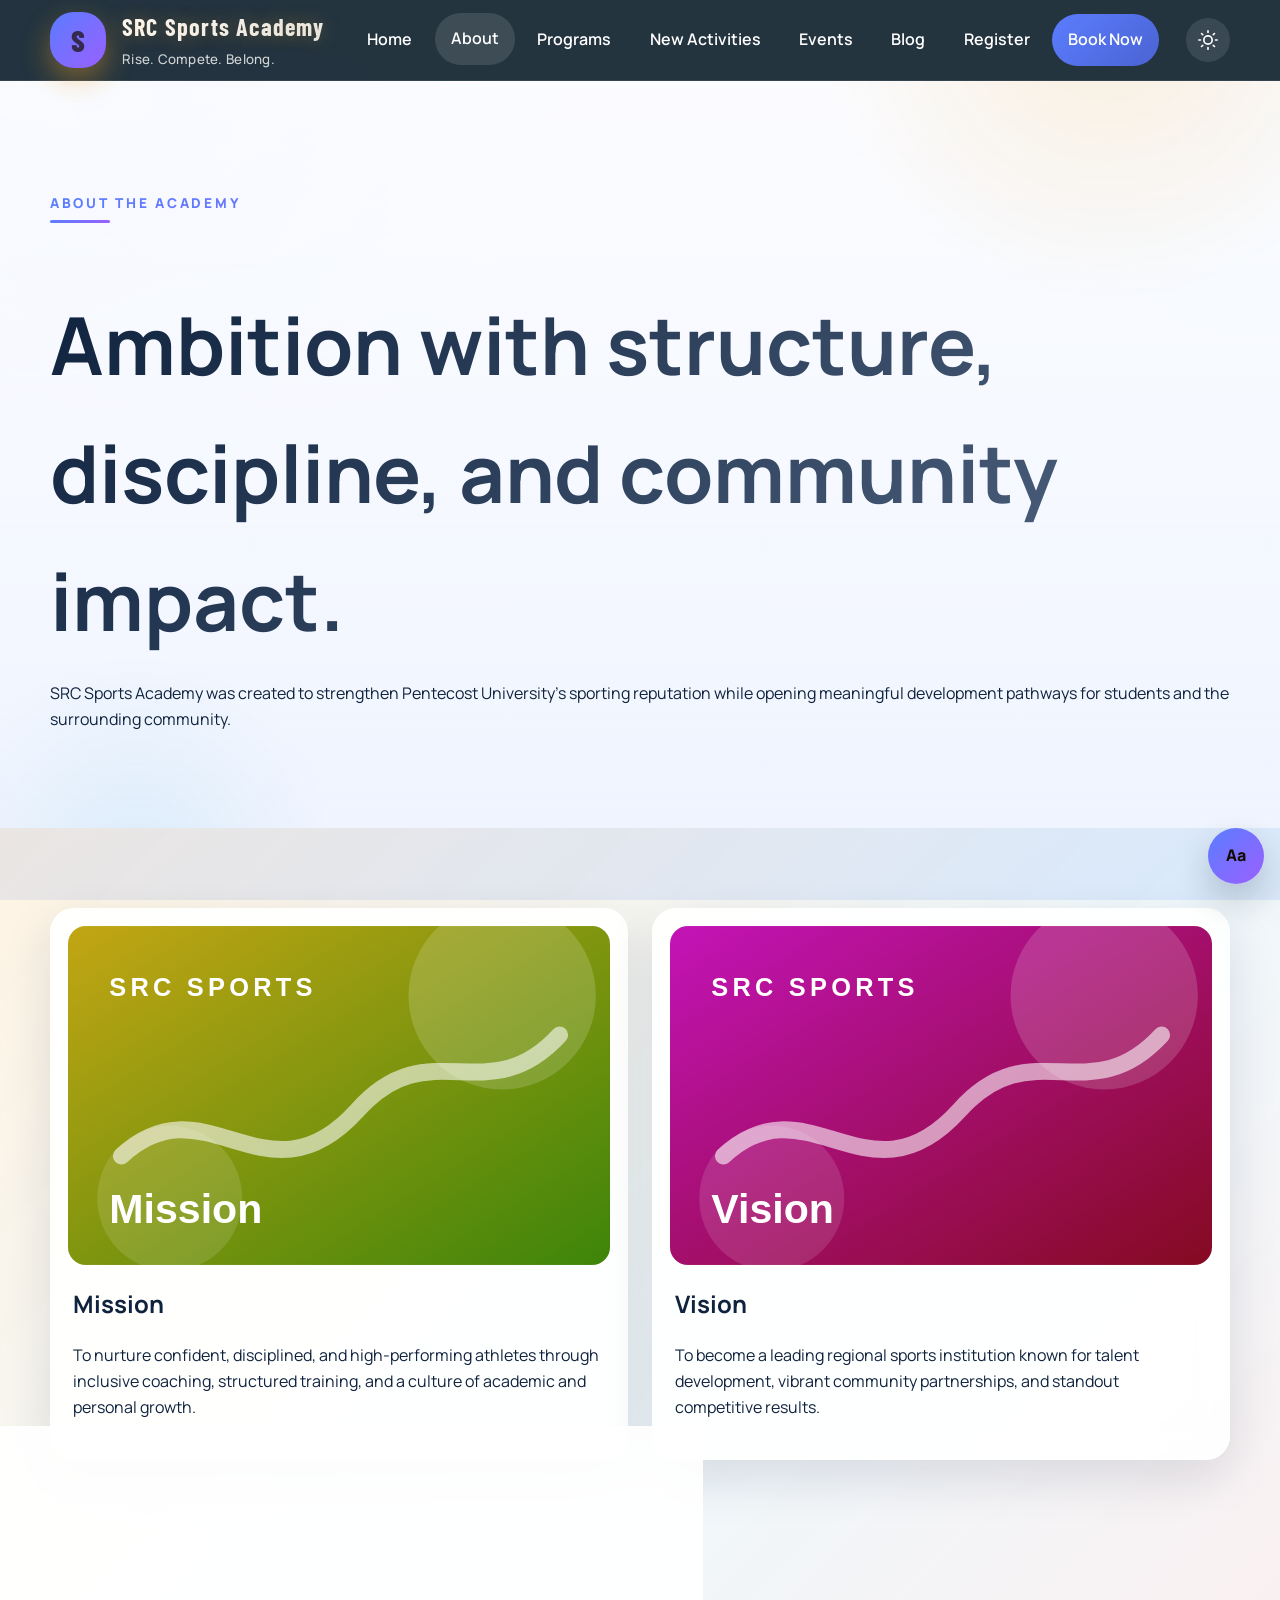
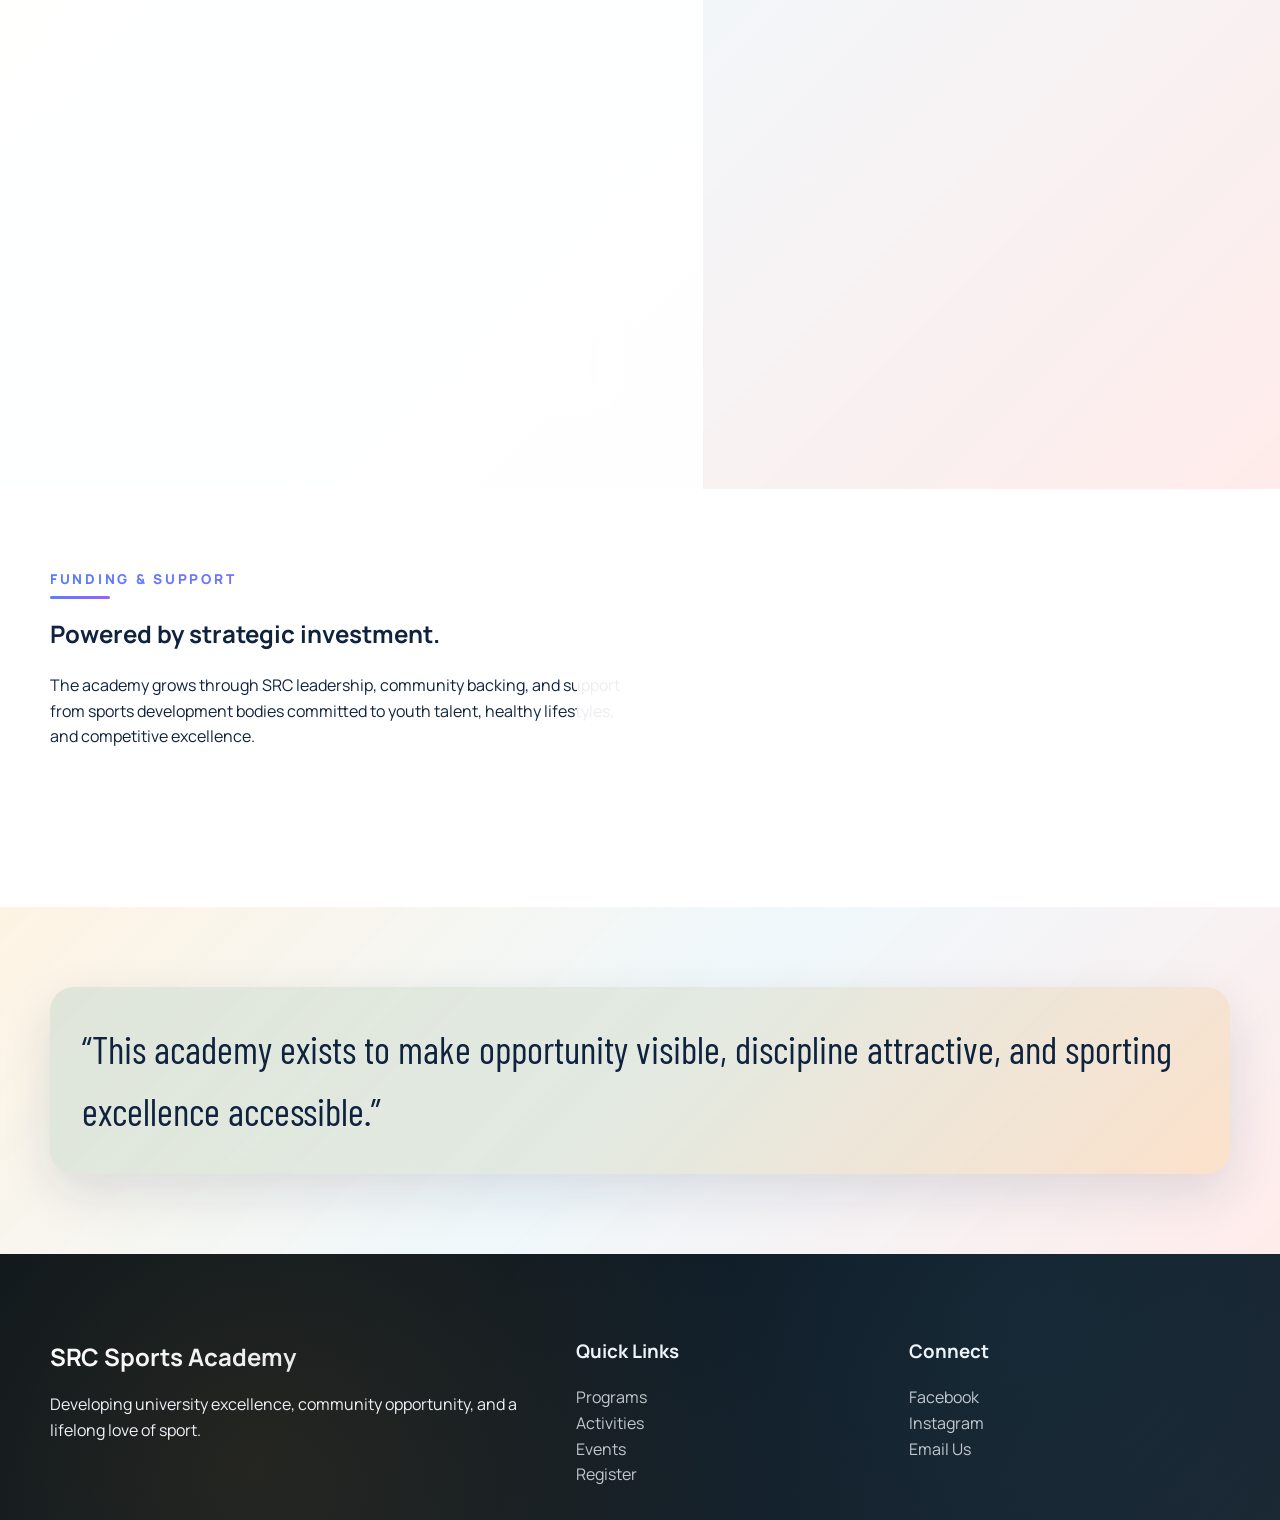
==== about.html @ fb871e61 "Add files via upload" ====
<!DOCTYPE html>
<html lang="en">
<head>
  <meta charset="UTF-8">
  <meta name="viewport" content="width=device-width, initial-scale=1.0">
  <meta name="description" content="Learn about SRC Sports Academy, its mission, vision, values, and growth story.">
  <title>SRC Sports Academy | About</title>
  <link rel="preconnect" href="https://fonts.googleapis.com">
  <link rel="preconnect" href="https://fonts.gstatic.com" crossorigin>
  <link href="https://fonts.googleapis.com/css2?family=Barlow+Condensed:wght@500;700&family=Manrope:wght@400;500;600;700;800&display=swap" rel="stylesheet">
  <link rel="stylesheet" href="styles.css">
</head>
<body data-page="about">
  <a class="skip-link" href="#main-content">Skip to content</a>
  <header class="site-header inner-header">
    <div class="container nav-shell">
      <a class="brand" href="index.html" aria-label="SRC Sports Academy home">
        <span class="brand-mark">S</span>
        <span><strong>SRC Sports Academy</strong><small>Rise. Compete. Belong.</small></span>
      </a>
      <button class="menu-toggle" type="button" aria-expanded="false" aria-controls="site-nav" aria-label="Open navigation">
        <span></span><span></span><span></span>
      </button>
      <nav id="site-nav" class="site-nav" aria-label="Primary navigation">
        <a href="index.html">Home</a>
        <a class="active" href="about.html">About</a>
        <a href="programs.html">Programs</a>
        <a href="activities.html">New Activities</a>
        <a href="events.html">Events</a>
        <a href="blog.html">Blog</a>
        <a href="register.html">Register</a>
        <a class="nav-cta" href="book.html">Book Now</a>
      </nav>
    </div>
  </header>
  <main id="main-content" class="inner-page">
    <section class="page-banner">
      <div class="container">
        <p class="eyebrow">About the Academy</p>
        <h1>Ambition with structure, discipline, and community impact.</h1>
        <p data-search="mission vision values funding community sports bodies reputation university">
          SRC Sports Academy was created to strengthen Pentecost University’s sporting reputation while opening meaningful development pathways for students and the surrounding community.
        </p>
      </div>
    </section>
    <section class="section">
      <div class="container split-layout">
        <article class="content-card">
          <h2>Mission</h2>
          <p data-search="mission athlete growth coaching inclusive excellence">
            To nurture confident, disciplined, and high-performing athletes through inclusive coaching, structured training, and a culture of academic and personal growth.
          </p>
        </article>
        <article class="content-card">
          <h2>Vision</h2>
          <p data-search="vision leading regional sports institution sponsorship alumni partnerships">
            To become a leading regional sports institution known for talent development, vibrant community partnerships, and standout competitive results.
          </p>
        </article>
        <article class="content-card">
          <h2>Values</h2>
          <p data-search="values teamwork resilience respect excellence opportunity">
            Excellence, respect, resilience, teamwork, opportunity, and responsible leadership shape every athlete experience.
          </p>
        </article>
      </div>
    </section>
    <section class="section section-alt">
      <div class="container story-grid">
        <div data-search="funding community sports bodies student representative council">
          <p class="eyebrow">Funding & Support</p>
          <h2>Powered by strategic investment.</h2>
          <p>
            The academy grows through SRC leadership, community backing, and support from sports development bodies committed to youth talent, healthy lifestyles, and competitive excellence.
          </p>
        </div>
        <div class="timeline-card">
          <h3>Growth Timeline</h3>
          <ul class="timeline">
            <li><strong>Launch:</strong> Academy introduced as a flagship SRC initiative.</li>
            <li><strong>Expansion:</strong> Wrestling, Taekwondo, Judo, and Volleyball added.</li>
            <li><strong>Future:</strong> Payment systems, athlete dashboards, and wider sponsorship support.</li>
          </ul>
        </div>
      </div>
    </section>
    <section class="section">
      <div class="container quote-panel" data-search="branding identity community engagement">
        <blockquote>
          “This academy exists to make opportunity visible, discipline attractive, and sporting excellence accessible.”
        </blockquote>
      </div>
    </section>
  </main>
  <footer class="site-footer">
    <div class="container footer-grid">
      <div><h2>SRC Sports Academy</h2><p>Developing university excellence, community opportunity, and a lifelong love of sport.</p></div>
      <div><h3>Quick Links</h3><a href="programs.html">Programs</a><a href="activities.html">Activities</a><a href="events.html">Events</a><a href="register.html">Register</a></div>
      <div><h3>Connect</h3><a href="https://facebook.com" target="_blank" rel="noreferrer">Facebook</a><a href="https://instagram.com" target="_blank" rel="noreferrer">Instagram</a><a href="mailto:info@srcsportsacademy.com">Email Us</a></div>
    </div>
  </footer>
  <script src="https://code.jquery.com/jquery-3.7.1.min.js"></script>
  <script src="script.js"></script>
</body>
</html>
---- styles.css ----
:root {
  --bg: #eef3ff;
  --surface: rgba(255, 255, 255, 0.92);
  --surface-strong: #f6f8ff;
  --surface-dark: #132236;
  --text: #10233e;
  --muted: #546784;
  --line: rgba(36, 73, 151, 0.12);
  --gold: #5a7dff;
  --gold-deep: #4b63d2;
  --coral: #9b60ff;
  --teal: #1ec5d3;
  --sky: #4db8ff;
  --success: #1d8a5c;
  --danger: #bf2742;
  --shadow: 0 18px 50px rgba(15, 23, 61, 0.12);
  --shadow-soft: 0 8px 32px rgba(22, 39, 88, 0.14);
  --shadow-glow: 0 0 32px rgba(90, 125, 255, 0.22);
  --radius: 24px;
  --radius-sm: 16px;
  --radius-lg: 32px;
  --max-width: 1180px;
  --gradient-primary: linear-gradient(135deg, #5a7dff 0%, #9b60ff 100%);
  --gradient-secondary: linear-gradient(135deg, #4db8ff 0%, #1ec5d3 100%);
  --gradient-accent: linear-gradient(135deg, #7f8bff 0%, #6a5bff 100%);
  --page-layer-1: radial-gradient(circle at top left, rgba(90, 125, 255, 0.18), transparent 30%);
  --page-layer-2: radial-gradient(circle at 100% 0, rgba(77, 184, 255, 0.2), transparent 28%);
  --page-layer-3: linear-gradient(180deg, #f7f9ff 0%, var(--bg) 38%, #e8efff 100%);
}

*,
*::before,
*::after {
  box-sizing: border-box;
}

html {
  scroll-behavior: smooth;
  scroll-padding-top: 100px;
}

body {
  margin: 0;
  font-family: "Manrope", sans-serif;
  color: var(--text);
  background:
    var(--page-layer-1),
    var(--page-layer-2),
    var(--page-layer-3);
  background-attachment: fixed;
  line-height: 1.6;
  transition: background 0.35s ease, color 0.35s ease;
  overflow-x: hidden;
  -webkit-font-smoothing: antialiased;
  -moz-osx-font-smoothing: grayscale;
}

body[data-theme="dark"] {
  --bg: #0a141e;
  --surface: rgba(12, 22, 38, 0.95);
  --surface-strong: #152238;
  --surface-dark: #f8fafc;
  --text: #f1f5f9;
  --muted: #cbd5e1;
  --line: rgba(203, 213, 225, 0.15);
  --shadow: 0 25px 60px rgba(0, 0, 0, 0.4);
  --shadow-soft: 0 10px 35px rgba(0, 0, 0, 0.25);
  --shadow-glow: 0 0 35px rgba(90, 125, 255, 0.25);
  --page-layer-1: radial-gradient(circle at top left, rgba(90, 125, 255, 0.15), transparent 28%);
  --page-layer-2: radial-gradient(circle at 100% 0, rgba(77, 184, 255, 0.16), transparent 28%);
  --page-layer-3: linear-gradient(180deg, #050a12 0%, #0a141e 45%, #152238 100%);
}

body[data-background="sunset"] {
  --page-layer-1: radial-gradient(circle at top left, rgba(255, 139, 61, 0.28), transparent 32%);
  --page-layer-2: radial-gradient(circle at 100% 0, rgba(255, 213, 128, 0.22), transparent 28%);
  --page-layer-3: linear-gradient(180deg, #fff4e7 0%, #f7ece2 45%, #f3e1d5 100%);
}

body[data-background="arena"] {
  --page-layer-1: radial-gradient(circle at top left, rgba(13, 123, 119, 0.2), transparent 30%);
  --page-layer-2: radial-gradient(circle at 100% 0, rgba(248, 161, 28, 0.18), transparent 26%);
  --page-layer-3: linear-gradient(180deg, #f4fbf7 0%, #eaf2ea 45%, #e3ece6 100%);
}

body[data-background="aurora"] {
  --page-layer-1: radial-gradient(circle at top left, rgba(71, 149, 241, 0.24), transparent 28%);
  --page-layer-2: radial-gradient(circle at 100% 0, rgba(15, 182, 165, 0.22), transparent 30%);
  --page-layer-3: linear-gradient(180deg, #eff7ff 0%, #e8f1fa 42%, #ddeaf4 100%);
}

body[data-background="graphite"] {
  --page-layer-1: radial-gradient(circle at top left, rgba(86, 100, 114, 0.16), transparent 28%);
  --page-layer-2: radial-gradient(circle at 100% 0, rgba(18, 32, 44, 0.14), transparent 24%);
  --page-layer-3: linear-gradient(180deg, #f1f2f4 0%, #e4e7ea 42%, #d8dde2 100%);
}

body[data-background="ocean"] {
  --page-layer-1: radial-gradient(circle at top left, rgba(0, 119, 182, 0.2), transparent 30%);
  --page-layer-2: radial-gradient(circle at 100% 0, rgba(3, 218, 198, 0.18), transparent 28%);
  --page-layer-3: linear-gradient(180deg, #e0f7fa 0%, #b2ebf2 45%, #80deea 100%);
}

body[data-background="forest"] {
  --page-layer-1: radial-gradient(circle at top left, rgba(34, 139, 34, 0.18), transparent 30%);
  --page-layer-2: radial-gradient(circle at 100% 0, rgba(107, 142, 35, 0.16), transparent 26%);
  --page-layer-3: linear-gradient(180deg, #f1f8e9 0%, #dcedc8 45%, #c5e1a5 100%);
}

body[data-background="lavender"] {
  --page-layer-1: radial-gradient(circle at top left, rgba(147, 112, 219, 0.22), transparent 28%);
  --page-layer-2: radial-gradient(circle at 100% 0, rgba(218, 112, 214, 0.18), transparent 30%);
  --page-layer-3: linear-gradient(180deg, #f3e5f5 0%, #e1bee7 42%, #ce93d8 100%);
}

body[data-theme="dark"][data-background="sunset"] {
  --page-layer-1: radial-gradient(circle at top left, rgba(255, 133, 71, 0.22), transparent 30%);
  --page-layer-2: radial-gradient(circle at 100% 0, rgba(255, 203, 109, 0.14), transparent 26%);
  --page-layer-3: linear-gradient(180deg, #1a1010 0%, #231616 40%, #2a1c1c 100%);
}

body[data-theme="dark"][data-background="arena"] {
  --page-layer-1: radial-gradient(circle at top left, rgba(15, 123, 119, 0.2), transparent 28%);
  --page-layer-2: radial-gradient(circle at 100% 0, rgba(248, 161, 28, 0.12), transparent 24%);
  --page-layer-3: linear-gradient(180deg, #081615 0%, #0d1f1d 40%, #122725 100%);
}

body[data-theme="dark"][data-background="aurora"] {
  --page-layer-1: radial-gradient(circle at top left, rgba(71, 149, 241, 0.18), transparent 26%);
  --page-layer-2: radial-gradient(circle at 100% 0, rgba(15, 182, 165, 0.18), transparent 28%);
  --page-layer-3: linear-gradient(180deg, #07111c 0%, #0d1929 38%, #122237 100%);
}

body[data-theme="dark"][data-background="graphite"] {
  --page-layer-1: radial-gradient(circle at top left, rgba(86, 100, 114, 0.12), transparent 26%);
  --page-layer-2: radial-gradient(circle at 100% 0, rgba(18, 32, 44, 0.1), transparent 22%);
  --page-layer-3: linear-gradient(180deg, #1a1d20 0%, #23272a 42%, #2c3136 100%);
}

body[data-theme="dark"][data-background="ocean"] {
  --page-layer-1: radial-gradient(circle at top left, rgba(0, 119, 182, 0.16), transparent 28%);
  --page-layer-2: radial-gradient(circle at 100% 0, rgba(3, 218, 198, 0.14), transparent 26%);
  --page-layer-3: linear-gradient(180deg, #0a1921 0%, #0f252e 40%, #152e36 100%);
}

body[data-theme="dark"][data-background="forest"] {
  --page-layer-1: radial-gradient(circle at top left, rgba(34, 139, 34, 0.14), transparent 28%);
  --page-layer-2: radial-gradient(circle at 100% 0, rgba(107, 142, 35, 0.12), transparent 24%);
  --page-layer-3: linear-gradient(180deg, #0a1a0a 0%, #0f2412 40%, #152e1a 100%);
}

body[data-theme="dark"][data-background="lavender"] {
  --page-layer-1: radial-gradient(circle at top left, rgba(147, 112, 219, 0.18), transparent 26%);
  --page-layer-2: radial-gradient(circle at 100% 0, rgba(218, 112, 214, 0.14), transparent 28%);
  --page-layer-3: linear-gradient(180deg, #1a0d2e 0%, #241236 40%, #2e173d 100%);
}

body[data-theme="dark"][data-background="graphite"] {
  --page-layer-1: radial-gradient(circle at top left, rgba(120, 136, 153, 0.12), transparent 24%);
  --page-layer-2: radial-gradient(circle at 100% 0, rgba(18, 32, 44, 0.22), transparent 24%);
  --page-layer-3: linear-gradient(180deg, #0a0d12 0%, #121821 42%, #1a222d 100%);
}

img,
video,
iframe {
  max-width: 100%;
}

a {
  color: inherit;
  text-decoration: none;
}

button,
input,
select,
textarea {
  font: inherit;
}

.container {
  width: min(calc(100% - 2rem), var(--max-width));
  margin: 0 auto;
}

.sr-only {
  position: absolute;
  width: 1px;
  height: 1px;
  padding: 0;
  margin: -1px;
  overflow: hidden;
  clip: rect(0, 0, 0, 0);
  white-space: nowrap;
  border: 0;
}

.skip-link {
  position: absolute;
  left: -999px;
  top: 1rem;
  background: var(--surface-dark);
  color: #fff;
  padding: 0.85rem 1rem;
  border-radius: 999px;
  z-index: 50;
}

.skip-link:focus {
  left: 1rem;
}

.site-header {
  position: sticky;
  top: 0;
  z-index: 20;
  backdrop-filter: blur(18px);
  background: rgba(9, 22, 32, 0.72);
  border-bottom: 1px solid rgba(255, 255, 255, 0.08);
}

.inner-header {
  background: rgba(13, 30, 43, 0.9);
}

.nav-shell {
  display: flex;
  align-items: center;
  justify-content: space-between;
  gap: 1rem;
  min-height: 80px;
}

.brand {
  display: inline-flex;
  align-items: center;
  gap: 1rem;
  color: #fff;
  text-decoration: none;
  transition: transform 0.3s ease;
}

.brand:hover {
  transform: scale(1.02);
}

.brand strong {
  display: block;
  font-family: "Barlow Condensed", sans-serif;
  font-size: 1.5rem;
  letter-spacing: 0.05em;
  background: linear-gradient(135deg, #fff 0%, rgba(255, 255, 255, 0.9) 100%);
  background-clip: text;
  -webkit-background-clip: text;
  -webkit-text-fill-color: transparent;
  text-shadow: 0 0 20px rgba(248, 161, 28, 0.3);
}

.brand small {
  color: rgba(255, 255, 255, 0.8);
  font-weight: 500;
  letter-spacing: 0.02em;
}

.brand-mark {
  display: grid;
  place-items: center;
  width: 56px;
  height: 56px;
  border-radius: var(--radius);
  background: var(--gradient-primary);
  box-shadow: 0 12px 28px rgba(248, 161, 28, 0.4);
  color: #170d00;
  font-family: "Barlow Condensed", sans-serif;
  font-size: 1.9rem;
  font-weight: 800;
  position: relative;
  overflow: hidden;
  animation: glow 4s ease-in-out infinite;
}

.brand-mark::before {
  content: '';
  position: absolute;
  inset: -2px;
  background: var(--gradient-primary);
  border-radius: inherit;
  opacity: 0.3;
  filter: blur(8px);
}

.site-nav {
  display: flex;
  align-items: center;
  gap: 0.4rem;
}

.site-nav a {
  color: #fff;
  padding: 0.8rem 1rem;
  border-radius: 999px;
  font-weight: 600;
  transition: background-color 0.25s ease, transform 0.25s ease;
}

.site-nav a:hover,
.site-nav a:focus-visible,
.site-nav a.active {
  background: rgba(255, 255, 255, 0.12);
  transform: translateY(-1px);
}

.nav-cta {
  background: linear-gradient(135deg, var(--gold), var(--gold-deep));
  color: #1d1300;
}

.menu-toggle {
  display: none;
  width: 52px;
  height: 52px;
  border: 0;
  border-radius: 16px;
  background: rgba(255, 255, 255, 0.12);
  cursor: pointer;
}

.menu-toggle span {
  display: block;
  width: 22px;
  height: 2px;
  margin: 5px auto;
  background: #fff;
}

.hero {
  position: relative;
  min-height: 100vh;
  display: flex;
  align-items: center;
  overflow: hidden;
  background: linear-gradient(135deg, #08131b 0%, #0f1a24 50%, #1a2530 100%);
  background-attachment: fixed;
}

.hero-video,
.hero-overlay {
  position: absolute;
  inset: 0;
}

.hero-video {
  width: 100%;
  height: 100%;
  object-fit: cover;
  filter: brightness(0.4) contrast(1.1) saturate(1.2);
}

.hero-overlay {
  background:
    linear-gradient(135deg, rgba(8, 19, 27, 0.9) 0%, rgba(15, 26, 36, 0.7) 50%, rgba(26, 37, 48, 0.8) 100%),
    radial-gradient(circle at 30% 70%, rgba(248, 161, 28, 0.15) 0%, transparent 50%),
    radial-gradient(circle at 80% 20%, rgba(60, 166, 212, 0.1) 0%, transparent 50%);
  backdrop-filter: blur(1px);
}

.hero-grid {
  position: relative;
  z-index: 1;
  display: grid;
  grid-template-columns: 1.4fr 0.8fr;
  gap: 3rem;
  align-items: end;
  padding: 8rem 0 6rem;
}

.hero-copy,
.hero-stats {
  animation: rise-in 1s ease both;
}

.hero-copy h1 {
  color: #fff;
  font-size: clamp(3.8rem, 9vw, 7.2rem);
  max-width: 12ch;
  background: linear-gradient(135deg, #fff 0%, rgba(255, 255, 255, 0.9) 50%, rgba(248, 161, 28, 0.8) 100%);
  background-clip: text;
  -webkit-background-clip: text;
  -webkit-text-fill-color: transparent;
  text-shadow: 0 0 40px rgba(248, 161, 28, 0.3);
  margin-bottom: 1.5rem;
}

.hero-text {
  font-size: 1.15rem;
  color: rgba(255, 255, 255, 0.9);
  line-height: 1.7;
  margin-bottom: 2rem;
}

.eyebrow {
  margin: 0 0 1.5rem;
  text-transform: uppercase;
  letter-spacing: 0.2em;
  font-weight: 800;
  font-size: 0.85rem;
  color: var(--gold);
  background: linear-gradient(135deg, var(--gold) 0%, var(--coral) 100%);
  background-clip: text;
  -webkit-background-clip: text;
  -webkit-text-fill-color: transparent;
  position: relative;
}

.eyebrow::after {
  content: '';
  position: absolute;
  bottom: -8px;
  left: 0;
  width: 60px;
  height: 3px;
  background: var(--gradient-primary);
  border-radius: 2px;
}

.hero-actions,
.search-panel,
.hero-badges,
.partner-pills,
.source-links,
.newsletter-form {
  display: flex;
  gap: 0.8rem;
  flex-wrap: wrap;
}

.button {
  display: inline-flex;
  align-items: center;
  justify-content: center;
  min-height: 56px;
  padding: 1rem 2rem;
  border-radius: var(--radius-lg);
  font-weight: 800;
  font-size: 1rem;
  letter-spacing: 0.02em;
  border: 0;
  cursor: pointer;
  transition: all 0.3s cubic-bezier(0.4, 0, 0.2, 1);
  position: relative;
  overflow: hidden;
  text-decoration: none;
}

.button::before {
  content: '';
  position: absolute;
  inset: 0;
  background: linear-gradient(135deg, rgba(255, 255, 255, 0.2) 0%, rgba(255, 255, 255, 0) 100%);
  opacity: 0;
  transition: opacity 0.3s ease;
}

.button:hover::before,
.button:focus-visible::before {
  opacity: 1;
}

.button:hover,
.button:focus-visible {
  transform: translateY(-3px) scale(1.02);
  box-shadow: 0 20px 40px rgba(0, 0, 0, 0.2);
}

.button:active {
  transform: translateY(-1px) scale(0.98);
}

.button-primary {
  background: var(--gradient-primary);
  color: #170d00;
  box-shadow: 0 8px 25px rgba(248, 161, 28, 0.3);
}

.button-primary:hover {
  box-shadow: 0 15px 35px rgba(248, 161, 28, 0.4);
}

.button-secondary {
  background: rgba(255, 255, 255, 0.1);
  backdrop-filter: blur(10px);
  color: #fff;
  border: 1px solid rgba(255, 255, 255, 0.2);
  box-shadow: 0 8px 25px rgba(0, 0, 0, 0.1);
}

.button-secondary:hover {
  background: rgba(255, 255, 255, 0.15);
  border-color: rgba(255, 255, 255, 0.3);
  box-shadow: 0 15px 35px rgba(0, 0, 0, 0.15);
}

.search-panel {
  margin-top: 2rem;
  background: rgba(255, 255, 255, 0.1);
  backdrop-filter: blur(10px);
  border: 1px solid rgba(255, 255, 255, 0.2);
  border-radius: var(--radius-lg);
  padding: 0.65rem;
  box-shadow: 0 8px 25px rgba(0, 0, 0, 0.1);
  display: grid;
}

.search-input-row {
  display: flex;
  gap: 0.8rem;
  width: 100%;
  flex-wrap: wrap;
}

.search-verification {
  width: 100%;
  display: grid;
  gap: 0.6rem;
  margin-top: 0.75rem;
  padding: 0.85rem;
  border-radius: var(--radius);
  background: rgba(5, 14, 26, 0.48);
  border: 1px solid rgba(255, 255, 255, 0.14);
}

.search-verification .recaptcha-note {
  color: rgba(255, 255, 255, 0.8);
  font-weight: 700;
  margin: 0;
  font-size: 0.92rem;
}

.hero-badges {
  margin-top: 1rem;
}

.hero-badges span,
.partner-pills span {
  padding: 0.7rem 1.2rem;
  border-radius: var(--radius);
  font-weight: 700;
  background: rgba(255, 255, 255, 0.15);
  color: #fff;
  border: 1px solid rgba(255, 255, 255, 0.2);
  backdrop-filter: blur(10px);
  transition: all 0.3s ease;
  position: relative;
  overflow: hidden;
}

.hero-badges span::before {
  content: '';
  position: absolute;
  inset: 0;
  background: linear-gradient(135deg, rgba(255, 255, 255, 0.1) 0%, transparent 50%);
  opacity: 0;
  transition: opacity 0.3s ease;
}

.hero-badges span:hover::before {
  opacity: 1;
}

.hero-badges span:hover {
  transform: translateY(-2px);
  box-shadow: 0 8px 20px rgba(0, 0, 0, 0.15);
  background: rgba(255, 255, 255, 0.2);
}

.search-panel input,
.search-panel button,
.stack-form input,
.stack-form select,
.stack-form textarea,
.newsletter-form input {
  border: 1px solid transparent;
  border-radius: 18px;
  padding: 0.95rem 1rem;
}

.search-panel input {
  flex: 1 1 300px;
  background: rgba(255, 255, 255, 0.1);
  color: #fff;
  border: 1px solid rgba(255, 255, 255, 0.2);
  border-radius: var(--radius);
  padding: 1rem 1.25rem;
  font-size: 1rem;
  transition: all 0.3s ease;
}

.search-panel input::placeholder {
  color: rgba(255, 255, 255, 0.7);
}

.search-panel input:focus {
  background: rgba(255, 255, 255, 0.15);
  border-color: rgba(255, 255, 255, 0.4);
  box-shadow: 0 0 0 3px rgba(248, 161, 28, 0.2);
}

.search-panel button {
  background: var(--gradient-primary);
  color: #170d00;
  font-weight: 800;
  border: none;
  border-radius: var(--radius);
  padding: 1rem 1.25rem;
  font-size: 1rem;
  box-shadow: 0 4px 15px rgba(248, 161, 28, 0.3);
  transition: all 0.3s ease;
}

.search-panel button:hover {
  transform: translateY(-2px);
  box-shadow: 0 8px 25px rgba(248, 161, 28, 0.4);
}

.search-results-panel {
  margin-top: 1rem;
  padding: 1rem;
  border-radius: var(--radius);
  color: #f8fbff;
  background:
    linear-gradient(145deg, rgba(7, 18, 30, 0.78), rgba(19, 36, 58, 0.7)),
    radial-gradient(circle at 95% 0, rgba(90, 125, 255, 0.28), transparent 28%);
  border: 1px solid rgba(255, 255, 255, 0.18);
  box-shadow: 0 18px 48px rgba(0, 0, 0, 0.22);
}

.search-results-panel:empty {
  display: none;
}

.search-results-panel:focus {
  outline: 3px solid rgba(77, 184, 255, 0.4);
  outline-offset: 4px;
}

.search-summary-head {
  display: grid;
  gap: 0.35rem;
}

.search-summary-head span,
.search-result-card span {
  color: #9fb5ff;
  font-size: 0.78rem;
  font-weight: 900;
  letter-spacing: 0.12em;
  text-transform: uppercase;
}

.search-summary-head strong {
  color: #ffffff;
  font-size: 1.08rem;
}

.search-summary-head p,
.search-result-card p,
.search-empty-tips p {
  color: rgba(237, 244, 255, 0.82);
  margin: 0;
}

.search-result-list {
  display: grid;
  grid-template-columns: repeat(2, minmax(0, 1fr));
  gap: 0.85rem;
  margin-top: 1rem;
}

.search-result-card,
.search-empty-tips {
  display: grid;
  gap: 0.45rem;
  padding: 0.95rem;
  border-radius: var(--radius-sm);
  background: rgba(255, 255, 255, 0.09);
  border: 1px solid rgba(255, 255, 255, 0.14);
}

.search-result-card h3 {
  margin: 0;
  color: #ffffff;
  font-size: 1rem;
}

.search-result-card button {
  width: fit-content;
  margin-top: 0.25rem;
  padding: 0.55rem 0.85rem;
  border-radius: 999px;
  border: 0;
  background: rgba(255, 255, 255, 0.92);
  color: #10233e;
  font-weight: 900;
  cursor: pointer;
}

.search-result-card button:hover,
.search-result-card button:focus-visible {
  background: #ffffff;
  transform: translateY(-1px);
}

.search-highlight {
  animation: search-pulse 1.6s ease;
}

@keyframes search-pulse {
  0%, 100% {
    box-shadow: var(--shadow);
  }
  35% {
    box-shadow: 0 0 0 6px rgba(90, 125, 255, 0.28), 0 24px 60px rgba(0, 0, 0, 0.22);
    transform: translateY(-3px);
  }
}

.hero-stats {
  display: grid;
  gap: 1.5rem;
  animation: rise-in 1.2s ease both;
}

.hero-stats .stat-card {
  animation: float 6s ease-in-out infinite;
}

.hero-stats .stat-card:nth-child(2) {
  animation-delay: 2s;
}

.hero-stats .stat-card:nth-child(3) {
  animation-delay: 4s;
}

.stat-card,
.content-card,
.mini-panel,
.news-card,
.program-card,
.blog-card,
.event-card,
.form-card,
.side-note,
.timeline-card {
  background: var(--surface);
  border: 1px solid rgba(255, 255, 255, 0.35);
  backdrop-filter: blur(14px);
  box-shadow: var(--shadow);
  border-radius: var(--radius);
}

.form-card {
  background: rgba(255, 255, 255, 0.95);
  border: 2px solid rgba(248, 161, 28, 0.2);
  box-shadow: 0 12px 40px rgba(248, 161, 28, 0.1), 0 4px 15px rgba(0, 0, 0, 0.08);
  backdrop-filter: blur(10px);
  position: relative;
  overflow: hidden;
  transition: all 0.3s ease;
}

body[data-theme="dark"] .form-card {
  background: linear-gradient(145deg, rgba(8, 19, 32, 0.98), rgba(16, 31, 52, 0.96));
  border-color: rgba(90, 125, 255, 0.28);
  box-shadow: 0 24px 60px rgba(0, 0, 0, 0.36), 0 0 34px rgba(90, 125, 255, 0.12);
}

body[data-theme="dark"] .stack-form input,
body[data-theme="dark"] .stack-form select,
body[data-theme="dark"] .stack-form textarea,
body[data-theme="dark"] .newsletter-form input {
  background: rgba(4, 12, 24, 0.82);
  border-color: rgba(203, 213, 225, 0.2);
  color: #f8fafc;
}

body[data-theme="dark"] .stack-form input::placeholder,
body[data-theme="dark"] .newsletter-form input::placeholder {
  color: rgba(226, 232, 240, 0.55);
}

.form-card::before {
  content: '';
  position: absolute;
  top: -1px;
  left: -1px;
  right: -1px;
  height: 3px;
  background: linear-gradient(90deg, var(--gold), var(--coral));
  border-radius: 3px;
}

.stat-card {
  padding: 2rem;
  background: rgba(255, 255, 255, 0.1);
  backdrop-filter: blur(20px);
  border: 1px solid rgba(255, 255, 255, 0.2);
  box-shadow: 0 8px 32px rgba(0, 0, 0, 0.1);
  transition: all 0.3s ease;
  position: relative;
  overflow: hidden;
}

.stat-card::before {
  content: '';
  position: absolute;
  top: 0;
  left: 0;
  right: 0;
  height: 4px;
  background: var(--gradient-primary);
}

.stat-card:hover {
  transform: translateY(-5px);
  box-shadow: 0 20px 40px rgba(0, 0, 0, 0.15);
  background: rgba(255, 255, 255, 0.15);
}

.stat-card span {
  display: block;
  font-family: "Barlow Condensed", sans-serif;
  font-size: 3.5rem;
  font-weight: 900;
  color: #fff;
  background: linear-gradient(135deg, #fff 0%, rgba(255, 255, 255, 0.9) 100%);
  background-clip: text;
  -webkit-background-clip: text;
  -webkit-text-fill-color: transparent;
  text-shadow: 0 0 20px rgba(248, 161, 28, 0.3);
  margin-bottom: 0.5rem;
}

.stat-card p {
  color: rgba(255, 255, 255, 0.9);
  margin: 0;
  font-weight: 600;
  font-size: 0.95rem;
}

.section,
.page-banner {
  padding: 5rem 0;
  background: linear-gradient(135deg, 
    rgba(248, 161, 28, 0.12) 0%, 
    rgba(60, 166, 212, 0.08) 50%, 
    rgba(254, 97, 85, 0.12) 100%);
  position: relative;
  overflow: hidden;
}

.page-banner::before {
  content: '';
  position: absolute;
  top: -50%;
  right: -10%;
  width: 600px;
  height: 600px;
  background: radial-gradient(circle, rgba(248, 161, 28, 0.15) 0%, transparent 70%);
  border-radius: 50%;
  pointer-events: none;
  z-index: 0;
}

.page-banner::after {
  content: '';
  position: absolute;
  bottom: -30%;
  left: -5%;
  width: 400px;
  height: 400px;
  background: radial-gradient(circle, rgba(60, 166, 212, 0.1) 0%, transparent 70%);
  border-radius: 50%;
  pointer-events: none;
  z-index: 0;
}

.page-banner > * {
  position: relative;
  z-index: 1;
}

.section-tight {
  padding: 3rem 0;
}

.section-alt,
.page-banner {
  background: linear-gradient(180deg, rgba(255, 255, 255, 0.56), rgba(255, 255, 255, 0.3));
}

body[data-theme="dark"] .section-alt,
body[data-theme="dark"] .page-banner {
  background: linear-gradient(180deg, rgba(16, 29, 43, 0.7), rgba(10, 19, 29, 0.42));
}

.page-banner {
  padding-top: 7rem;
}

.page-banner h1,
.section-heading h2 {
  font-size: clamp(2.8rem, 7vw, 5rem);
  background: linear-gradient(135deg, var(--text) 0%, var(--muted) 100%);
  background-clip: text;
  -webkit-background-clip: text;
  -webkit-text-fill-color: transparent;
  margin-bottom: 1rem;
  position: relative;
}

.section-heading h2::after {
  content: '';
  position: absolute;
  bottom: -10px;
  left: 0;
  width: 80px;
  height: 4px;
  background: var(--gradient-primary);
  border-radius: 2px;
}

.section-heading {
  margin-bottom: 3rem;
  text-align: center;
}

.section-heading p {
  font-size: 1.1rem;
  color: var(--muted);
  max-width: 600px;
  margin: 1rem auto 0;
  line-height: 1.6;
}

.sports-grid,
.cards-two,
.blog-grid,
.event-grid {
  display: grid;
  grid-template-columns: repeat(2, minmax(0, 1fr));
  gap: 1.2rem;
}

.sports-grid {
  grid-template-columns: repeat(5, minmax(0, 1fr));
}

.sport-card {
  position: relative;
  overflow: hidden;
  min-height: 240px;
  padding: 1.5rem;
  border-radius: var(--radius-lg);
  color: #fff;
  display: flex;
  flex-direction: column;
  justify-content: flex-end;
  box-shadow: var(--shadow-soft);
  transition: all 0.4s cubic-bezier(0.4, 0, 0.2, 1);
  cursor: pointer;
  backdrop-filter: blur(10px);
  border: 1px solid rgba(255, 255, 255, 0.1);
}

.sport-card:hover,
.sport-card:focus-within {
  transform: translateY(-8px) scale(1.02);
  box-shadow: 0 25px 50px rgba(0, 0, 0, 0.25);
}

.sport-card::before {
  content: "";
  position: absolute;
  inset: 0;
  background:
    linear-gradient(135deg, rgba(255, 255, 255, 0.15) 0%, rgba(255, 255, 255, 0.05) 50%, rgba(0, 0, 0, 0.1) 100%),
    radial-gradient(circle at top right, rgba(255, 255, 255, 0.2), transparent 40%);
  backdrop-filter: blur(20px);
  transition: all 0.3s ease;
}

.sport-card:hover::before {
  background:
    linear-gradient(135deg, rgba(255, 255, 255, 0.25) 0%, rgba(255, 255, 255, 0.1) 50%, rgba(0, 0, 0, 0.05) 100%),
    radial-gradient(circle at top right, rgba(255, 255, 255, 0.3), transparent 50%);
}

.sport-card > * {
  position: relative;
  z-index: 1;
}

.sport-card h3 {
  font-size: 1.4rem;
  font-weight: 800;
  margin-bottom: 0.5rem;
  text-shadow: 0 2px 4px rgba(0, 0, 0, 0.3);
}

.sport-card p {
  font-size: 0.95rem;
  opacity: 0.9;
  line-height: 1.5;
}

.accent-gold {
  background: linear-gradient(135deg, #f7aa2a 0%, #e6931a 50%, #9b4100 100%);
}
.accent-red {
  background: linear-gradient(135deg, #ea4b4b 0%, #d43a3a 50%, #541212 100%);
}
.accent-blue {
  background: linear-gradient(135deg, #4795f1 0%, #3578e5 50%, #092d5f 100%);
}
.accent-green {
  background: linear-gradient(135deg, #33bb77 0%, #2da865 50%, #09422d 100%);
}
.accent-orange {
  background: linear-gradient(135deg, #ff8f4c 0%, #ff7a33 50%, #6d2200 100%);
}
.accent-cyan {
  background: linear-gradient(135deg, #3fc9c7 0%, #2bb5b3 50%, #0e4050 100%);
}
.accent-purple {
  background: linear-gradient(135deg, #8f5df5 0%, #7a4ae3 50%, #2a1755 100%);
}
.accent-pink {
  background: linear-gradient(135deg, #ff67aa 0%, #ff4d94 50%, #621b44 100%);
}
.accent-teal {
  background: linear-gradient(135deg, #0fb6a5 0%, #0da892 50%, #083c3a 100%);
}
.accent-sunset {
  background: linear-gradient(135deg, #ff7a3d 0%, #ff6522 50%, #6d0d2d 100%);
}

.feature-band,
.split-layout,
.media-grid,
.story-grid,
.attendance-panel,
.form-layout,
.forum-shell,
.newsletter-banner,
.media-layout {
  display: grid;
  grid-template-columns: repeat(2, minmax(0, 1fr));
  gap: 1.5rem;
  align-items: start;
}

.media-layout {
  grid-template-columns: minmax(280px, 0.75fr) minmax(0, 1.25fr);
  align-items: center;
}

.media-pulse-section {
  background:
    linear-gradient(135deg, rgba(7, 18, 30, 0.93), rgba(17, 34, 56, 0.9)),
    radial-gradient(circle at 80% 18%, rgba(90, 125, 255, 0.24), transparent 34%);
  color: #f8fbff;
}

.media-pulse-section .section-heading h2 {
  background: linear-gradient(135deg, #ffffff 0%, #bcd2ff 100%);
  background-clip: text;
  -webkit-background-clip: text;
  -webkit-text-fill-color: transparent;
}

.media-pulse-section .section-heading p {
  color: rgba(237, 244, 255, 0.82);
}

.media-tags {
  display: flex;
  flex-wrap: wrap;
  gap: 0.65rem;
  margin-top: 1.5rem;
}

.media-tags span {
  display: inline-flex;
  align-items: center;
  min-height: 38px;
  padding: 0.45rem 0.8rem;
  border-radius: 999px;
  background: rgba(255, 255, 255, 0.1);
  border: 1px solid rgba(255, 255, 255, 0.16);
  color: #ffffff;
  font-weight: 800;
  font-size: 0.88rem;
}

.media-pulse-section .media-grid {
  grid-template-columns: 1fr;
  gap: 1rem;
}

.media-pulse-section .news-stack {
  grid-template-columns: repeat(3, minmax(0, 1fr));
}

.media-pulse-section .news-card {
  background: rgba(255, 255, 255, 0.08);
  border-color: rgba(255, 255, 255, 0.14);
  color: #f8fbff;
}

.media-pulse-section .news-card p {
  color: rgba(237, 244, 255, 0.74);
}

.mini-panels,
.news-stack {
  display: grid;
  gap: 1rem;
}

.news-stack {
  grid-template-columns: 1fr;
}

.mini-panel,
.content-card,
.news-card,
.program-card,
.blog-card,
.event-card,
.form-card,
.side-note,
.timeline-card {
  padding: 1.4rem;
}

.moving-gallery {
  overflow: hidden;
  border-radius: var(--radius-lg);
  border: 1px solid rgba(18, 32, 44, 0.1);
  background: rgba(255, 255, 255, 0.7);
  backdrop-filter: blur(20px);
  box-shadow: var(--shadow-soft);
  position: relative;
}

.moving-gallery::before {
  content: '';
  position: absolute;
  inset: 0;
  background: linear-gradient(90deg, transparent 0%, rgba(255, 255, 255, 0.4) 20%, rgba(255, 255, 255, 0.4) 80%, transparent 100%);
  z-index: 1;
  pointer-events: none;
}

.moving-track {
  display: flex;
  width: max-content;
  gap: 1.5rem;
  padding: 1.5rem;
  animation: marquee-scroll 28s linear infinite;
}

.moving-gallery:hover .moving-track {
  animation-play-state: paused;
}

.motion-card {
  width: 320px;
  margin: 0;
  overflow: hidden;
  border-radius: var(--radius);
  background: #fff;
  box-shadow: var(--shadow-soft);
  transition: transform 0.3s ease, box-shadow 0.3s ease;
  position: relative;
}

.motion-card:hover {
  transform: scale(1.05);
  box-shadow: 0 20px 40px rgba(0, 0, 0, 0.15);
}

.motion-card img {
  display: block;
  width: 100%;
  height: 200px;
  object-fit: cover;
  transition: transform 0.3s ease;
}

.motion-card:hover img {
  transform: scale(1.1);
}

.motion-card figcaption {
  padding: 0.9rem 1rem 1rem;
  font-weight: 800;
  color: var(--text);
  background: linear-gradient(135deg, rgba(255, 255, 255, 0.9) 0%, rgba(248, 161, 28, 0.05) 100%);
}

.media-grid iframe {
  min-height: 360px;
  border: 0;
  border-radius: var(--radius);
  box-shadow: var(--shadow);
}

.video-container {
  position: relative;
  width: 100%;
  overflow: hidden;
  border-radius: var(--radius-lg);
  box-shadow: 0 26px 70px rgba(0, 0, 0, 0.35), 0 0 0 8px rgba(255, 255, 255, 0.06);
  background: linear-gradient(135deg, #020814, #111d2f);
  border: 1px solid rgba(255, 255, 255, 0.16);
  animation: rise-in 0.8s ease both;
}

.media-grid .youtube-video {
  width: 100%;
  min-height: 420px;
  aspect-ratio: 16 / 9;
  height: auto;
  border: none;
  border-radius: var(--radius-lg);
  display: block;
}

.video-overlay {
  position: absolute;
  bottom: 0;
  left: 0;
  right: 0;
  background: linear-gradient(180deg, transparent 0%, rgba(0, 0, 0, 0.8) 50%, rgba(0, 0, 0, 0.95) 100%);
  padding: 2rem;
  display: flex;
  flex-direction: column;
  align-items: flex-start;
  gap: 1rem;
  transform: translateY(100%);
  transition: transform 0.3s ease;
}

.video-container:hover .video-overlay {
  transform: translateY(0);
}

.video-overlay p {
  color: #fff;
  margin: 0;
  font-size: 1rem;
  font-weight: 600;
}

.video-fallback {
  position: absolute;
  inset: 0;
  display: grid;
  place-items: center;
  padding: 1.6rem;
  text-align: center;
  color: #fff;
  background: linear-gradient(180deg, rgba(11, 24, 53, 0.95), rgba(85, 78, 186, 0.92));
  border-radius: var(--radius-lg);
  box-shadow: inset 0 0 0 1px rgba(255, 255, 255, 0.08);
}

.video-fallback-card {
  width: 100%;
  max-width: 520px;
}

.fallback-art {
  position: relative;
  width: 100%;
  height: 220px;
  border-radius: var(--radius);
  margin-bottom: 1rem;
  background: linear-gradient(135deg, rgba(90, 125, 255, 0.85), rgba(155, 96, 255, 0.85));
  box-shadow: var(--shadow-soft);
}

.fallback-art::after {
  content: '▶';
  position: absolute;
  inset: 0;
  display: flex;
  align-items: center;
  justify-content: center;
  font-size: 4.2rem;
  color: rgba(255, 255, 255, 0.9);
}

.video-fallback h3 {
  margin: 0 0 0.75rem;
  font-size: clamp(1.3rem, 2vw, 1.75rem);
}

.video-fallback p {
  margin: 0;
  opacity: 0.95;
  line-height: 1.7;
}

.timeline,
.site-footer a,
.stack-form,
.footer-grid {
  display: grid;
  gap: 0.8rem;
}

.timeline {
  padding-left: 1rem;
}

.timeline li {
  padding-left: 0.2rem;
}

.quote-panel {
  padding: 2rem;
  border-radius: var(--radius);
  background: linear-gradient(135deg, rgba(15, 123, 119, 0.12), rgba(248, 161, 28, 0.16));
  box-shadow: var(--shadow);
}

.quote-panel blockquote {
  margin: 0;
  font-size: clamp(1.5rem, 4vw, 2.4rem);
  font-family: "Barlow Condensed", sans-serif;
}

.blog-card,
.program-card,
.event-card {
  transition: transform 0.25s ease, border-color 0.25s ease;
}

.blog-card:hover,
.program-card:hover,
.event-card:hover {
  transform: translateY(-5px);
  border-color: rgba(248, 161, 28, 0.4);
}

.card-tag,
.event-date {
  display: inline-flex;
  width: fit-content;
  padding: 0.35rem 0.7rem;
  border-radius: 999px;
  font-size: 0.82rem;
  font-weight: 800;
  letter-spacing: 0.08em;
  text-transform: uppercase;
  background: rgba(248, 161, 28, 0.12);
  color: var(--gold-deep);
}

.stack-form label {
  font-weight: 700;
  color: var(--text);
  font-size: 1rem;
  margin-bottom: 0.3rem;
  display: block;
}

.stack-form input,
.stack-form select,
.stack-form textarea,
.newsletter-form input {
  width: 100%;
  background: rgba(255, 255, 255, 0.95);
  border: 2px solid rgba(18, 32, 44, 0.15);
  border-radius: var(--radius);
  padding: 1rem 1.2rem;
  font-size: 1rem;
  font-family: inherit;
  color: var(--text);
  transition: all 0.3s ease;
  box-shadow: 0 4px 15px rgba(0, 0, 0, 0.05);
}

.input-error {
  border-color: var(--danger) !important;
  background: rgba(254, 97, 85, 0.08);
}

.input-valid {
  border-color: var(--success) !important;
  background: rgba(46, 204, 113, 0.08);
}

.stack-form input::placeholder,
.newsletter-form input::placeholder {
  color: rgba(18, 32, 44, 0.5);
}

.stack-form input:hover,
.stack-form select:hover,
.stack-form textarea:hover,
.newsletter-form input:hover {
  border-color: rgba(248, 161, 28, 0.3);
  box-shadow: 0 6px 20px rgba(248, 161, 28, 0.1);
}

.stack-form input:focus,
.stack-form select:focus,
.stack-form textarea:focus,
.newsletter-form input:focus {
  border-color: var(--gold);
  box-shadow: 0 0 0 4px rgba(248, 161, 28, 0.15);
  outline: none;
  background: #fff;
}

.stack-form textarea {
  resize: vertical;
  min-height: 120px;
}

.newsletter-banner,
.source-panel {
  padding: 1.6rem;
  border-radius: var(--radius);
  background: var(--surface);
  border: 1px solid rgba(255, 255, 255, 0.4);
  box-shadow: var(--shadow);
}

.newsletter-form {
  align-items: start;
}

.newsletter-form input {
  flex: 1 1 220px;
}

.newsletter-form .form-feedback {
  flex-basis: 100%;
}

.recaptcha-shell {
  display: grid;
  gap: 0.55rem;
  width: 100%;
}

.recaptcha-label {
  font-weight: 700;
}

.recaptcha-widget {
  min-height: 78px;
}

.recaptcha-note,
.recaptcha-shell small {
  color: var(--muted);
  margin: 0;
}

.source-links a {
  padding: 0.65rem 0.95rem;
  border-radius: 999px;
  background: rgba(248, 161, 28, 0.12);
  color: var(--gold-deep);
  font-weight: 700;
}

.stack-form input:focus,
.stack-form select:focus,
.stack-form textarea:focus,
.newsletter-form input:focus,
.menu-toggle:focus,
.site-nav a:focus,
.button:focus,
.search-panel input:focus,
.search-panel button:focus {
  outline: 3px solid rgba(60, 166, 212, 0.35);
  outline-offset: 2px;
}

.checkbox-row {
  grid-template-columns: auto 1fr;
  align-items: start;
}

.checkbox-row input {
  width: 20px;
  height: 20px;
  margin-top: 0.15rem;
}

.form-group {
  display: grid;
  gap: 0.5rem;
  margin-bottom: 0.5rem;
}

.form-row {
  display: grid;
  grid-template-columns: repeat(2, minmax(0, 1fr));
  gap: 1rem;
}

.form-group label {
  display: flex;
  align-items: center;
  gap: 0.3rem;
}

.required {
  color: var(--coral);
  font-weight: 800;
}

.form-feedback {
  min-height: 1.4rem;
  margin: 0;
  font-weight: 700;
  font-size: 0.95rem;
}

.form-feedback:empty {
  display: none;
}

.button-large {
  padding: 1.1rem 2.5rem;
  font-size: 1.1rem;
}

.benefits-panel {
  padding: clamp(1.4rem, 4vw, 2.6rem);
  background:
    linear-gradient(145deg, rgba(8, 19, 32, 0.96), rgba(12, 28, 48, 0.94)),
    radial-gradient(circle at 85% 12%, rgba(90, 125, 255, 0.22), transparent 28%);
  border-color: rgba(255, 255, 255, 0.14);
  color: #f8fbff;
  overflow: hidden;
  position: relative;
}

.benefits-panel h2 {
  margin: 0;
  font-family: "Barlow Condensed", sans-serif;
  font-size: clamp(2.6rem, 5vw, 4.2rem);
  line-height: 0.95;
  color: #ffffff;
}

.side-note-copy {
  margin: 1.4rem 0 0;
  color: rgba(237, 244, 255, 0.78);
  font-size: 1.05rem;
}

.benefit-list {
  display: grid;
  gap: 1rem;
  margin: 1.6rem 0;
  padding: 0;
  list-style: none;
}

.benefit-list li {
  position: relative;
  padding-left: 1.7rem;
  color: rgba(255, 255, 255, 0.9);
  font-weight: 700;
}

.benefit-list li::before {
  content: '';
  position: absolute;
  left: 0;
  top: 0.62rem;
  width: 0.65rem;
  height: 0.65rem;
  border-radius: 999px;
  background: linear-gradient(135deg, var(--gold), var(--coral));
  box-shadow: 0 0 0 5px rgba(90, 125, 255, 0.14);
}

.benefit-highlight {
  display: grid;
  gap: 0.35rem;
  margin: 1rem 0;
  padding: 1rem;
  border-radius: var(--radius-sm);
  background: rgba(255, 255, 255, 0.1);
  border: 1px solid rgba(255, 255, 255, 0.14);
}

.benefit-highlight span {
  color: #9fb5ff;
  font-weight: 900;
  text-transform: uppercase;
  letter-spacing: 0.12em;
  font-size: 0.78rem;
}

.benefit-highlight strong {
  color: #ffffff;
}

.confirmation-card {
  min-height: 120px;
  padding: 1rem;
  border-radius: 20px;
  background: linear-gradient(135deg, rgba(15, 123, 119, 0.09), rgba(60, 166, 212, 0.12));
}

.forum-list {
  display: grid;
  gap: 1rem;
  margin-top: 1.5rem;
}

.forum-item {
  padding: 1rem 1.2rem;
  border-radius: 20px;
  background: rgba(255, 255, 255, 0.82);
  border: 1px solid var(--line);
  box-shadow: var(--shadow);
}

.hidden-search {
  display: none;
}

.site-footer {
  background: linear-gradient(135deg, #09141d 0%, #0f1a24 50%, #1a2530 100%);
  color: #edf3f7;
  padding: 4rem 0 2rem;
  position: relative;
  overflow: hidden;
}

.site-footer::before {
  content: '';
  position: absolute;
  top: 0;
  left: 0;
  right: 0;
  bottom: 0;
  background:
    radial-gradient(circle at 20% 80%, rgba(248, 161, 28, 0.1) 0%, transparent 50%),
    radial-gradient(circle at 80% 20%, rgba(60, 166, 212, 0.08) 0%, transparent 50%);
  pointer-events: none;
}

.footer-grid {
  grid-template-columns: 1.6fr 1fr 1fr;
  position: relative;
  z-index: 1;
}

.site-footer h2 {
  color: #fff;
  margin-bottom: 1rem;
  background: linear-gradient(135deg, #fff 0%, rgba(255, 255, 255, 0.8) 100%);
  background-clip: text;
  -webkit-background-clip: text;
  -webkit-text-fill-color: transparent;
}

.site-footer a {
  color: rgba(237, 243, 247, 0.8);
  transition: all 0.3s ease;
  position: relative;
}

.site-footer a:hover {
  color: var(--gold);
  transform: translateX(5px);
}

.site-footer a::before {
  content: '';
  position: absolute;
  bottom: -2px;
  left: 0;
  width: 0;
  height: 2px;
  background: var(--gradient-primary);
  transition: width 0.3s ease;
}

.site-footer a:hover::before {
  width: 100%;
}

body[data-theme="dark"] .site-footer {
  background: linear-gradient(135deg, #040b12 0%, #0a141e 50%, #15202a 100%);
}

body[data-theme="dark"] .search-panel button {
  background: #f5f7f9;
}

.appearance-dock {
  position: fixed;
  right: 1rem;
  bottom: 1rem;
  z-index: 60;
  width: min(320px, calc(100vw - 2rem));
  padding: 1rem;
  border-radius: 24px;
  background: rgba(255, 255, 255, 0.92);
  border: 1px solid rgba(18, 32, 44, 0.1);
  box-shadow: 0 18px 45px rgba(9, 22, 32, 0.18);
  backdrop-filter: blur(16px);
  transform: translateY(20px);
  opacity: 0;
  transition: transform 0.3s ease, opacity 0.3s ease;
}

.appearance-dock.is-open {
  transform: translateY(0);
  opacity: 1;
}

.appearance-dock[hidden] {
  display: none;
}

body[data-theme="dark"] .appearance-dock {
  background: rgba(8, 18, 29, 0.92);
  border-color: rgba(220, 232, 243, 0.1);
}

.appearance-toggle,
.appearance-close {
  border: 0;
  cursor: pointer;
  font: inherit;
}

.appearance-toggle {
  position: fixed;
  right: 1rem;
  bottom: 1rem;
  z-index: 59;
  width: 56px;
  height: 56px;
  padding: 0;
  border-radius: 50%;
  background: linear-gradient(135deg, var(--gold), var(--coral));
  color: #140b00;
  font-size: 0;
  font-weight: 800;
  box-shadow: 0 16px 36px rgba(9, 22, 32, 0.22);
  animation: gentle-pulse 3s ease-in-out infinite;
}

.appearance-toggle::before {
  content: 'Aa';
  font-size: 1rem;
  letter-spacing: 0;
}

@keyframes gentle-pulse {
  0%, 100% {
    transform: scale(1);
    box-shadow: 0 16px 36px rgba(9, 22, 32, 0.22);
  }
  50% {
    transform: scale(1.02);
    box-shadow: 0 18px 40px rgba(9, 22, 32, 0.28);
  }
}

body[data-theme="dark"] .appearance-toggle {
  color: #170d00;
}

.header-theme-toggle {
  display: flex;
  align-items: center;
  justify-content: center;
  width: 44px;
  height: 44px;
  border: 0;
  border-radius: 50%;
  background: rgba(255, 255, 255, 0.1);
  color: #fff;
  cursor: pointer;
  transition: background-color 0.2s ease, transform 0.2s ease;
}

.header-theme-toggle:hover {
  background: rgba(255, 255, 255, 0.2);
  transform: scale(1.05);
}

.header-theme-toggle:focus {
  outline: 2px solid rgba(255, 255, 255, 0.5);
  outline-offset: 2px;
}

.header-theme-toggle svg {
  width: 20px;
  height: 20px;
}

body[data-theme="dark"] .header-theme-toggle {
  background: rgba(90, 125, 255, 0.2);
  border: 1px solid rgba(90, 125, 255, 0.3);
}

body[data-theme="dark"] .header-theme-toggle:hover {
  background: rgba(90, 125, 255, 0.3);
  border-color: rgba(90, 125, 255, 0.5);
}

.appearance-header {
  display: flex;
  align-items: start;
  justify-content: space-between;
  gap: 1rem;
}

.appearance-close {
  padding: 0.6rem 0.9rem;
  border-radius: 999px;
  background: rgba(18, 32, 44, 0.08);
  color: var(--text);
  font-weight: 700;
}

.appearance-dock h2,
.appearance-dock p {
  margin: 0;
}

.appearance-dock h2 {
  font-family: "Barlow Condensed", sans-serif;
  font-size: 1.55rem;
  letter-spacing: 0.03em;
}

.appearance-dock p {
  color: var(--muted);
  margin-top: 0.2rem;
}

.appearance-stack {
  display: grid;
  gap: 0.95rem;
  margin-top: 0.9rem;
}

.appearance-group {
  display: grid;
  gap: 0.55rem;
}

.appearance-group label,
.appearance-group legend {
  font-weight: 800;
}

.appearance-theme-buttons {
  display: flex;
  gap: 0.65rem;
  flex-wrap: wrap;
}

.appearance-chip,
.appearance-select {
  border-radius: 999px;
  border: 1px solid var(--line);
  background: rgba(255, 255, 255, 0.7);
  color: var(--text);
}

.appearance-chip {
  padding: 0.7rem 1rem;
  font-weight: 700;
  cursor: pointer;
  transition: transform 0.2s ease, background-color 0.2s ease, border-color 0.2s ease;
}

.appearance-chip:hover,
.appearance-chip[aria-pressed="true"] {
  transform: translateY(-1px);
  background: rgba(248, 161, 28, 0.16);
  border-color: rgba(248, 161, 28, 0.36);
}

.appearance-select {
  width: 100%;
  padding: 0.85rem 1rem;
}

.appearance-tip {
  font-size: 0.92rem;
}

.appearance-toggle:focus,
.appearance-close:focus {
  outline: 3px solid rgba(60, 166, 212, 0.35);
  outline-offset: 2px;
}

@keyframes rise-in {
  from {
    opacity: 0;
    transform: translateY(30px);
  }
  to {
    opacity: 1;
    transform: translateY(0);
  }
}

@keyframes float {
  0%, 100% {
    transform: translateY(0px);
  }
  50% {
    transform: translateY(-10px);
  }
}

@keyframes glow {
  0%, 100% {
    box-shadow: 0 0 20px rgba(248, 161, 28, 0.3);
  }
  50% {
    box-shadow: 0 0 30px rgba(248, 161, 28, 0.5);
  }
}

@keyframes marquee-scroll {
  from {
    transform: translateX(0);
  }
  to {
    transform: translateX(-50%);
  }
}

@media (max-width: 1080px) {
  .sports-grid {
    grid-template-columns: repeat(3, minmax(0, 1fr));
  }
}

@media (max-width: 860px) {
  .menu-toggle {
    display: inline-block;
  }

  .site-nav {
    position: absolute;
    top: calc(100% + 0.5rem);
    right: 1rem;
    left: 1rem;
    flex-direction: column;
    align-items: stretch;
    padding: 1rem;
    border-radius: 24px;
    background: rgba(9, 22, 32, 0.96);
    border: 1px solid rgba(255, 255, 255, 0.08);
    box-shadow: var(--shadow);
    opacity: 0;
    pointer-events: none;
    transform: translateY(-8px);
    transition: opacity 0.25s ease, transform 0.25s ease;
  }

  .site-nav.is-open {
    opacity: 1;
    pointer-events: auto;
    transform: translateY(0);
  }

  .hero-grid,
  .feature-band,
  .split-layout,
  .media-layout,
  .media-grid,
  .story-grid,
  .attendance-panel,
  .form-layout,
  .forum-shell,
  .newsletter-banner,
  .footer-grid {
    grid-template-columns: 1fr;
  }

  .form-row {
    grid-template-columns: 1fr;
  }

  .sports-grid,
  .cards-two,
  .blog-grid,
  .event-grid {
    grid-template-columns: 1fr;
  }

  .hero {
    min-height: auto;
  }

  .hero-copy h1 {
    max-width: 100%;
  }

  .search-result-list {
    grid-template-columns: 1fr;
  }

  .motion-card {
    width: 240px;
  }

  .media-pulse-section .news-stack {
    grid-template-columns: 1fr;
  }

  .media-grid .youtube-video {
    min-height: 260px;
  }

  .appearance-dock {
    left: 1rem;
    right: 1rem;
    width: auto;
  }

  .appearance-toggle {
    right: 1rem;
    left: auto;
    width: 56px;
  }
}

@media (max-width: 640px) {
  .page-banner,
  .section {
    padding: 4rem 0;
  }

  .hero-grid {
    padding: 6.2rem 0 4rem;
  }

  .search-panel button,
  .search-input-row,
  .search-panel input {
    width: 100%;
  }

  .section-tight {
    padding: 2.5rem 0;
  }

  .brand strong {
    font-size: 1.2rem;
  }

  .media-grid .youtube-video {
    min-height: 210px;
  }
}


.site-background-video,
.site-background-scrim {
  position: fixed;
  inset: 0;
  width: 100%;
  height: 100%;
  pointer-events: none;
}

.site-background-video {
  z-index: -3;
  object-fit: cover;
  opacity: 0.2;
  filter: saturate(1.15) contrast(1.05);
}

.site-background-scrim {
  z-index: -2;
  background:
    linear-gradient(180deg, rgba(247, 249, 255, 0.88), rgba(232, 239, 255, 0.9)),
    radial-gradient(circle at 15% 10%, rgba(90, 125, 255, 0.18), transparent 28%);
}

body[data-theme="dark"] .site-background-video {
  opacity: 0.28;
}

body[data-theme="dark"] .site-background-scrim {
  background:
    linear-gradient(180deg, rgba(5, 10, 18, 0.88), rgba(10, 20, 30, 0.9)),
    radial-gradient(circle at 15% 10%, rgba(90, 125, 255, 0.18), transparent 28%);
}

.card-media {
  position: relative;
  overflow: hidden;
  border-radius: calc(var(--radius) - 6px);
  margin: -0.35rem -0.35rem 1rem;
  aspect-ratio: 16 / 10;
  background: rgba(9, 22, 32, 0.12);
}

.card-media img {
  display: block;
  width: 100%;
  height: 100%;
  object-fit: cover;
  transition: transform 0.4s ease, filter 0.4s ease;
}

.sport-card .card-media {
  position: absolute;
  inset: 0;
  margin: 0;
  border-radius: inherit;
  aspect-ratio: auto;
  z-index: 0;
}

.sport-card .card-media::after {
  content: "";
  position: absolute;
  inset: 0;
  background: linear-gradient(180deg, rgba(3, 10, 18, 0.12), rgba(3, 10, 18, 0.76));
}

.sport-card h3,
.sport-card p {
  position: relative;
  z-index: 2;
}

.sport-card:hover .card-media img,
.program-card:hover .card-media img,
.event-card:hover .card-media img,
.blog-card:hover .card-media img,
.news-card:hover .card-media img {
  transform: scale(1.08);
  filter: saturate(1.12);
}

.program-card,
.event-card,
.blog-card,
.news-card,
.content-card,
.mini-panel {
  overflow: hidden;
}

.program-card .card-media,
.event-card .card-media,
.blog-card .card-media,
.news-card .card-media,
.content-card .card-media,
.mini-panel .card-media {
  box-shadow: inset 0 0 0 1px rgba(255, 255, 255, 0.18);
}

@media (prefers-reduced-motion: reduce) {
  .site-background-video {
    display: none;
  }
}

@media (max-width: 640px) {
  .site-background-video {
    opacity: 0.14;
  }

  .card-media {
    aspect-ratio: 4 / 3;
  }
}


.sport-card::before {
  z-index: 1;
  backdrop-filter: none;
  background: linear-gradient(180deg, rgba(4, 12, 24, 0.05), rgba(4, 12, 24, 0.78));
}

.sport-card:hover::before {
  background: linear-gradient(180deg, rgba(4, 12, 24, 0.02), rgba(4, 12, 24, 0.68));
}


.search-clear-button {
  background: rgba(255, 255, 255, 0.92);
  color: #10233e;
  border: 1px solid rgba(255, 255, 255, 0.4);
}

.search-clear-button[hidden] {
  display: none;
}

.search-clear-button:hover,
.search-clear-button:focus-visible {
  background: #ffffff;
  transform: translateY(-2px);
}


.content-card .card-media,
.mini-panel .card-media {
  min-height: 180px;
}

.content-card .card-media img,
.mini-panel .card-media img {
  object-position: center;
}
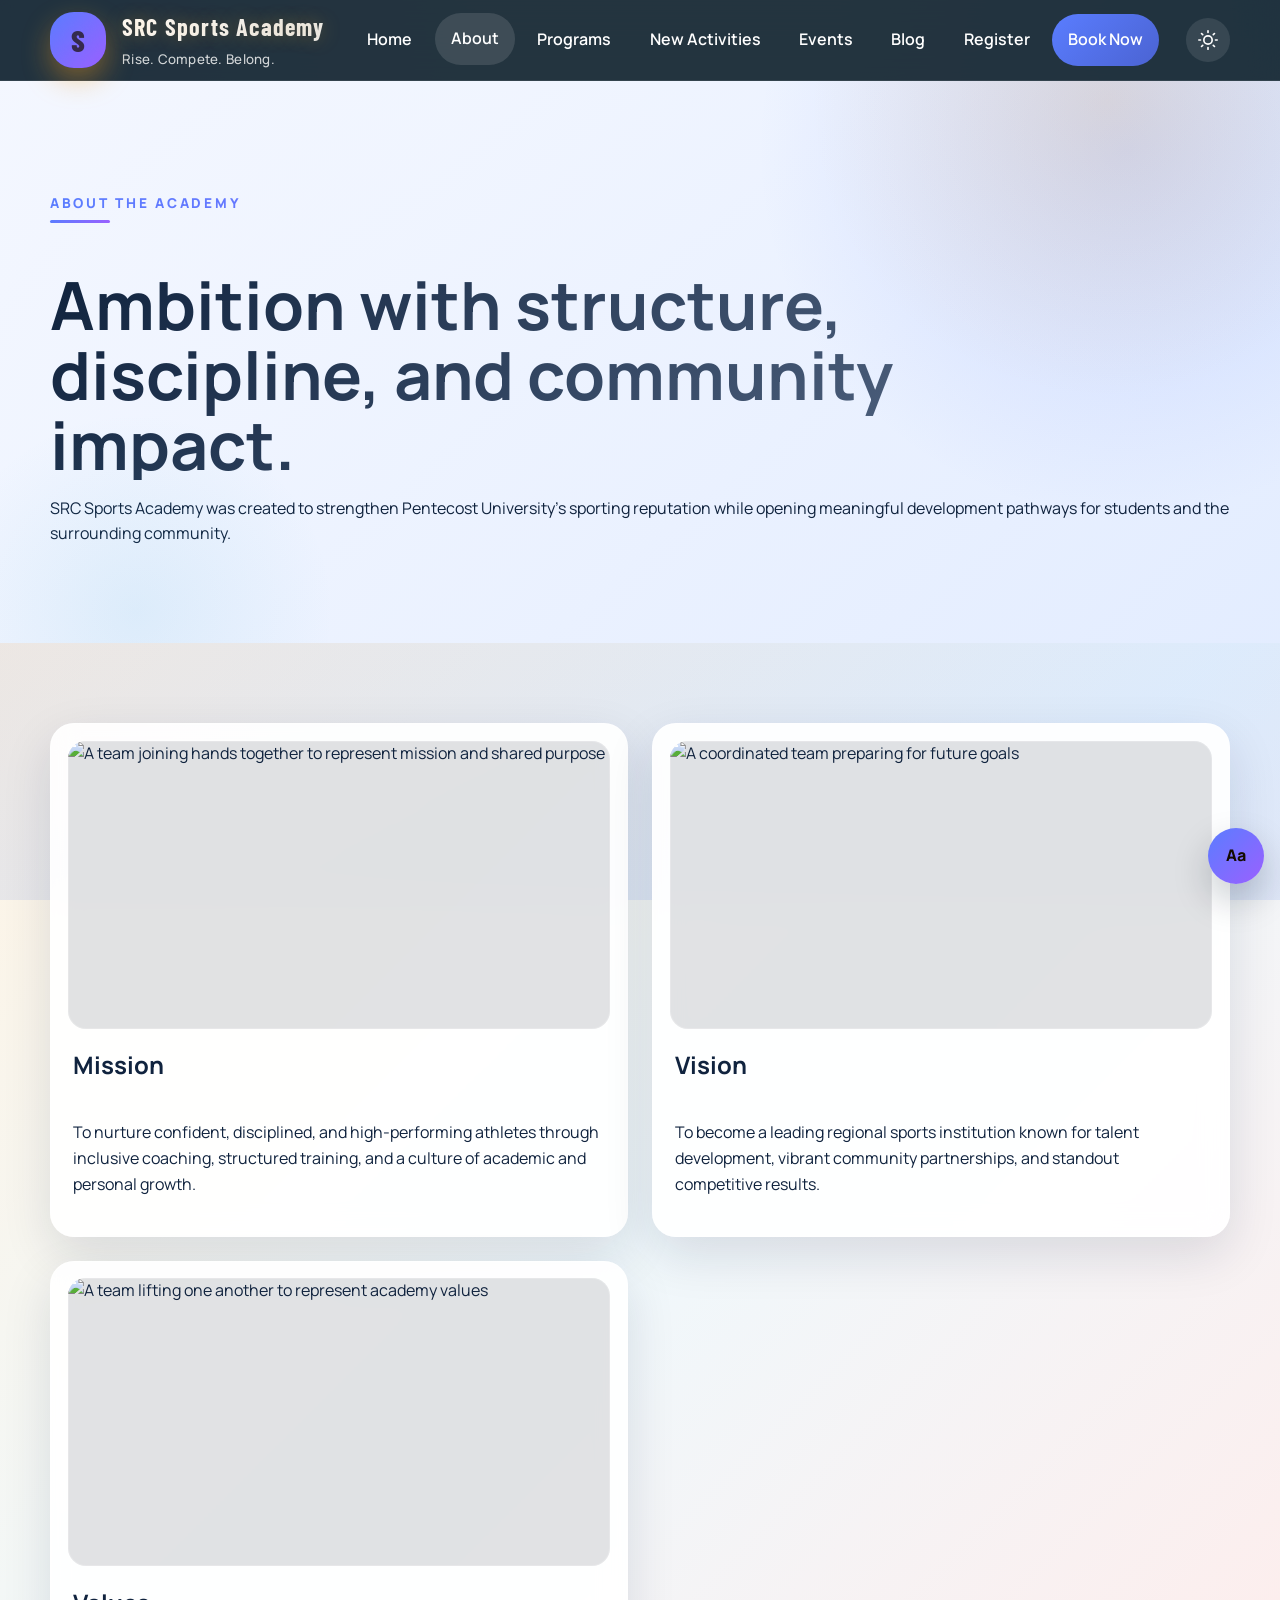
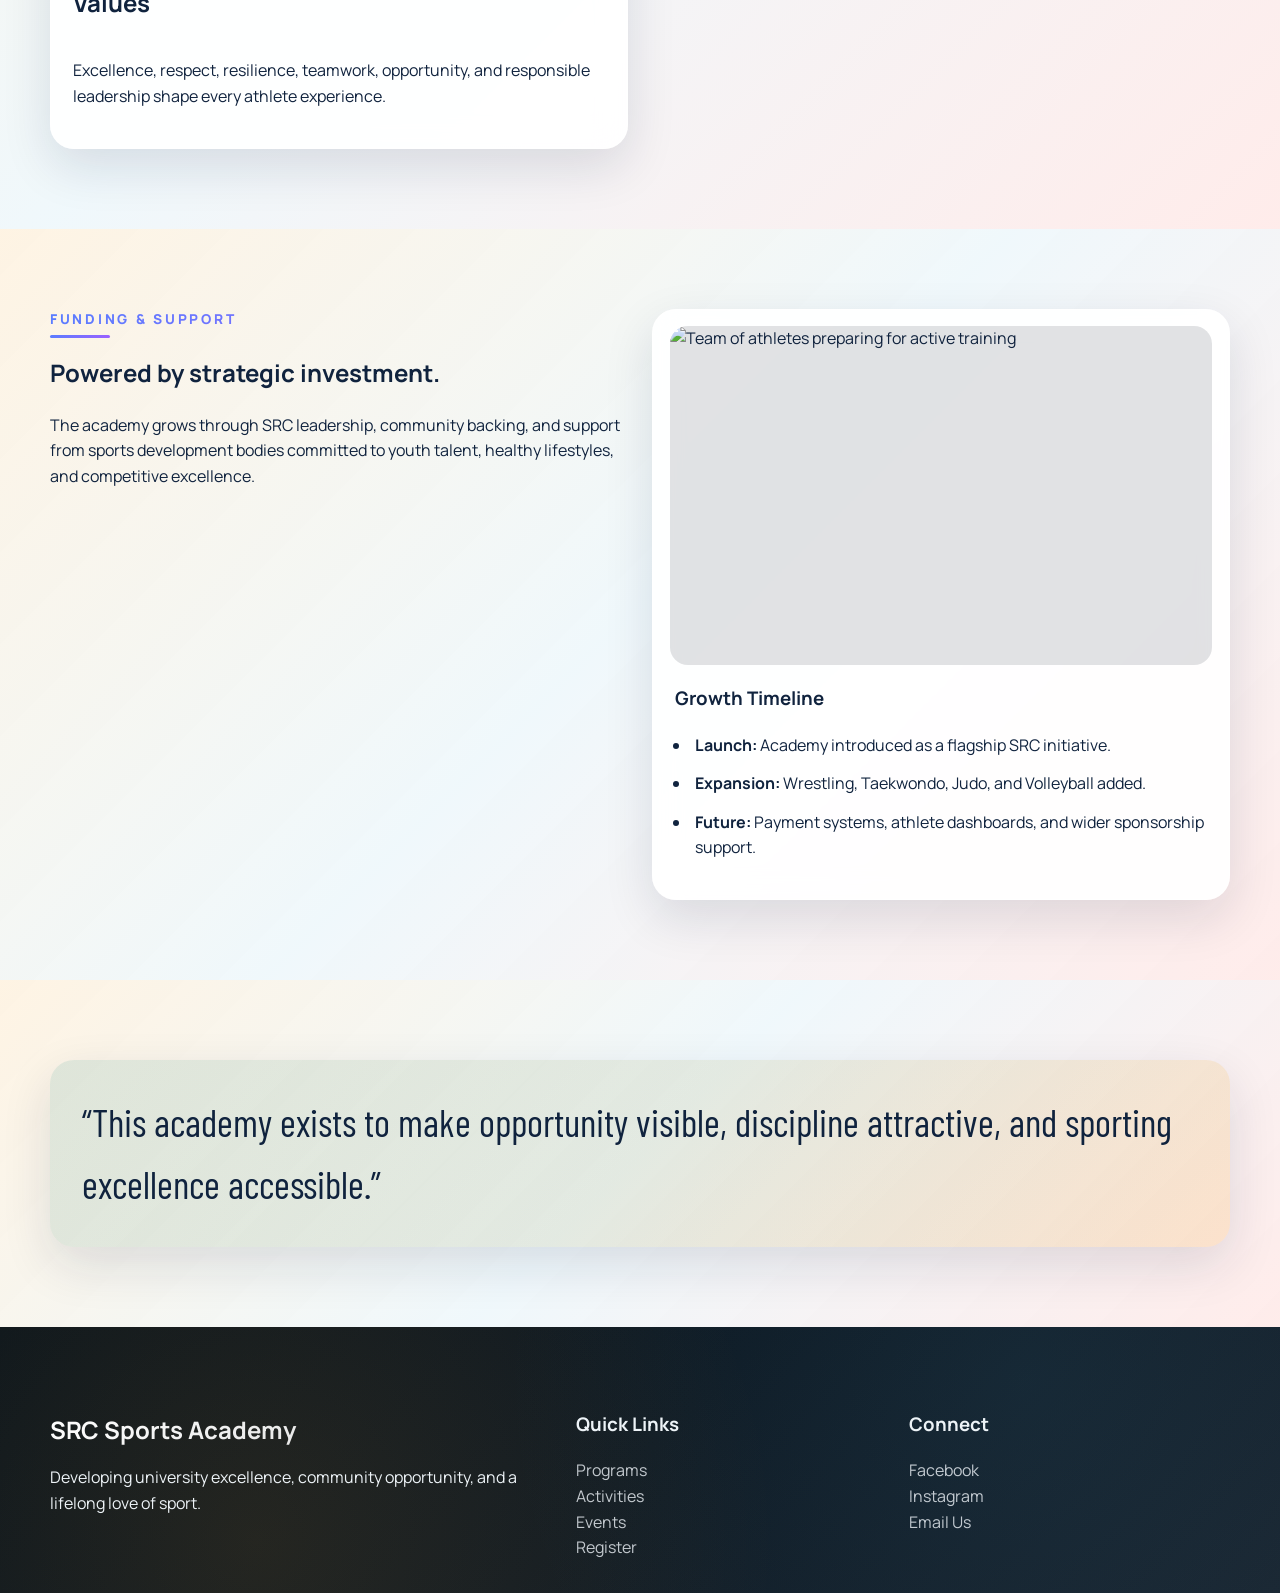
==== commit a7e3fc2c: "Add files via upload" ====
--- a/about.html
+++ b/about.html
@@ -75,6 +75,9 @@
           </p>
         </div>
         <div class="timeline-card">
+          <div class="card-media">
+            <img src="https://images.pexels.com/photos/209171/pexels-photo-209171.jpeg?auto=compress&cs=tinysrgb&dpr=2&h=650&w=940" alt="Team of athletes preparing for active training" loading="lazy" decoding="async">
+          </div>
           <h3>Growth Timeline</h3>
           <ul class="timeline">
             <li><strong>Launch:</strong> Academy introduced as a flagship SRC initiative.</li>
--- a/styles.css
+++ b/styles.css
@@ -340,7 +340,7 @@
   display: flex;
   align-items: center;
   overflow: hidden;
-  background: linear-gradient(135deg, #08131b 0%, #0f1a24 50%, #1a2530 100%);
+  background: linear-gradient(135deg, rgba(5, 12, 23, 0.88), rgba(5, 12, 23, 0.56));
   background-attachment: fixed;
 }
 
@@ -356,6 +356,7 @@
   object-fit: cover;
   filter: brightness(0.4) contrast(1.1) saturate(1.2);
 }
+
 
 .hero-overlay {
   background:
@@ -369,7 +370,7 @@
   position: relative;
   z-index: 1;
   display: grid;
-  grid-template-columns: 1.4fr 0.8fr;
+  grid-template-columns: minmax(0, 1.4fr) minmax(280px, 0.9fr);
   gap: 3rem;
   align-items: end;
   padding: 8rem 0 6rem;
@@ -541,6 +542,69 @@
   margin-top: 1rem;
 }
 
+.hero-image-card {
+  position: relative;
+  overflow: hidden;
+  border-radius: 28px;
+  box-shadow: 0 25px 60px rgba(0, 0, 0, 0.28);
+  background: rgba(255, 255, 255, 0.03);
+  min-height: 340px;
+}
+
+.hero-image-card img {
+  width: 100%;
+  height: 100%;
+  object-fit: cover;
+  display: block;
+  transition: transform 0.45s ease;
+}
+
+.hero-image-card:hover img,
+.hero-image-card:focus-within img {
+  transform: scale(1.02);
+}
+
+
+.hero-badges {
+  margin-top: 1rem;
+}
+
+.hero-image-card {
+  position: relative;
+  overflow: hidden;
+  border-radius: 32px;
+  min-height: 320px;
+  box-shadow: 0 32px 80px rgba(0, 0, 0, 0.28);
+  border: 1px solid rgba(255, 255, 255, 0.16);
+}
+
+.hero-image-card img {
+  width: 100%;
+  height: 100%;
+  object-fit: cover;
+  display: block;
+  transition: transform 0.5s ease;
+}
+
+.hero-image-card:hover img,
+.hero-image-card:focus-within img {
+  transform: scale(1.03);
+}
+
+.hero-image-tag {
+  position: absolute;
+  left: 1rem;
+  bottom: 1rem;
+  padding: 0.82rem 1rem;
+  border-radius: 999px;
+  background: rgba(16, 22, 35, 0.82);
+  color: #fff;
+  text-transform: uppercase;
+  letter-spacing: 0.1em;
+  font-size: 0.78rem;
+  border: 1px solid rgba(255, 255, 255, 0.2);
+}
+
 .hero-badges span,
 .partner-pills span {
   padding: 0.7rem 1.2rem;
@@ -885,20 +949,20 @@
   pointer-events: none;
   z-index: 0;
 }
-
-.page-banner > * {
-  position: relative;
-  z-index: 1;
-}
-
-.section-tight {
-  padding: 3rem 0;
-}
-
-.section-alt,
-.page-banner {
-  background: linear-gradient(180deg, rgba(255, 255, 255, 0.56), rgba(255, 255, 255, 0.3));
-}
+  body[data-page="about"] .page-banner,
+  body[data-page="programs"] .page-banner,
+  body[data-page="activities"] .page-banner,
+  body[data-page="events"] .page-banner,
+  body[data-page="blog"] .page-banner,
+  body[data-page="register"] .page-banner,
+  body[data-page="book"] .page-banner {
+    background:
+      radial-gradient(circle at 88% 12%, rgba(90, 125, 255, 0.2), transparent 30%),
+      linear-gradient(135deg, rgba(245, 248, 255, 0.94), rgba(226, 236, 255, 0.88));
+  }
+
+
+
 
 body[data-theme="dark"] .section-alt,
 body[data-theme="dark"] .page-banner {
@@ -954,7 +1018,7 @@
 }
 
 .sports-grid {
-  grid-template-columns: repeat(5, minmax(0, 1fr));
+  grid-template-columns: repeat(auto-fit, minmax(220px, 1fr));
 }
 
 .sport-card {
@@ -1149,7 +1213,7 @@
   overflow: hidden;
   border-radius: var(--radius-lg);
   border: 1px solid rgba(18, 32, 44, 0.1);
-  background: rgba(255, 255, 255, 0.7);
+  background: linear-gradient(180deg, rgba(255, 255, 255, 0.95), rgba(255, 255, 255, 0.82));
   backdrop-filter: blur(20px);
   box-shadow: var(--shadow-soft);
   position: relative;
@@ -1159,8 +1223,8 @@
   content: '';
   position: absolute;
   inset: 0;
-  background: linear-gradient(90deg, transparent 0%, rgba(255, 255, 255, 0.4) 20%, rgba(255, 255, 255, 0.4) 80%, transparent 100%);
-  z-index: 1;
+  background: linear-gradient(90deg, transparent 0%, rgba(255, 255, 255, 0.2) 20%, rgba(255, 255, 255, 0.2) 80%, transparent 100%);
+  z-index: 0;
   pointer-events: none;
 }
 
@@ -1170,6 +1234,8 @@
   gap: 1.5rem;
   padding: 1.5rem;
   animation: marquee-scroll 28s linear infinite;
+  position: relative;
+  z-index: 1;
 }
 
 .moving-gallery:hover .moving-track {
@@ -1185,6 +1251,7 @@
   box-shadow: var(--shadow-soft);
   transition: transform 0.3s ease, box-shadow 0.3s ease;
   position: relative;
+  z-index: 1;
 }
 
 .motion-card:hover {
@@ -1211,11 +1278,14 @@
   background: linear-gradient(135deg, rgba(255, 255, 255, 0.9) 0%, rgba(248, 161, 28, 0.05) 100%);
 }
 
-.media-grid iframe {
+.media-grid iframe,
+.media-pulse-video {
   min-height: 360px;
+  width: 100%;
   border: 0;
   border-radius: var(--radius);
   box-shadow: var(--shadow);
+  display: block;
 }
 
 .video-container {
@@ -1281,6 +1351,33 @@
 .video-fallback-card {
   width: 100%;
   max-width: 520px;
+}
+
+.inline-label-image-card {
+  margin: 1.25rem 0 0;
+  border-radius: var(--radius-sm);
+  overflow: hidden;
+  max-width: 32rem;
+  background: rgba(255, 255, 255, 0.08);
+  border: 1px solid rgba(255, 255, 255, 0.12);
+  box-shadow: 0 18px 40px rgba(0, 0, 0, 0.12);
+}
+
+.inline-label-image-card img {
+  width: 100%;
+  display: block;
+  object-fit: cover;
+  height: auto;
+}
+
+.inline-label-image-card::after {
+  content: attr(data-caption);
+  display: block;
+  padding: 0.95rem 1rem 1.2rem;
+  color: rgba(255, 255, 255, 0.88);
+  font-size: 0.95rem;
+  line-height: 1.5;
+  background: rgba(0, 0, 0, 0.18);
 }
 
 .fallback-art {
@@ -1456,22 +1553,29 @@
 
 .recaptcha-shell {
   display: grid;
-  gap: 0.55rem;
+  gap: 0.85rem;
   width: 100%;
+  padding: 1rem;
+  background: rgba(255, 255, 255, 0.08);
+  border-radius: 24px;
+  border: 1px solid rgba(255, 255, 255, 0.16);
+  box-shadow: 0 20px 45px rgba(0, 0, 0, 0.08);
 }
 
 .recaptcha-label {
   font-weight: 700;
+  color: var(--text);
 }
 
 .recaptcha-widget {
-  min-height: 78px;
+  min-height: 88px;
 }
 
 .recaptcha-note,
 .recaptcha-shell small {
   color: var(--muted);
   margin: 0;
+  font-size: 0.95rem;
 }
 
 .source-links a {
@@ -2237,3 +2341,374 @@
 .mini-panel .card-media img {
   object-position: center;
 }
+
+
+.site-background-youtube {
+  top: 50%;
+  left: 50%;
+  right: auto;
+  bottom: auto;
+  width: max(100vw, 177.78vh);
+  height: max(100vh, 56.25vw);
+  min-width: 100vw;
+  min-height: 100vh;
+  border: 0;
+  transform: translate(-50%, -50%);
+}
+
+
+/* Final layout polish: stable type scale, card placement, and media alignment */
+.site-background-video {
+  opacity: 0.12;
+}
+
+.site-background-scrim {
+  background:
+    linear-gradient(180deg, rgba(247, 249, 255, 0.94), rgba(232, 239, 255, 0.96)),
+    radial-gradient(circle at 15% 10%, rgba(90, 125, 255, 0.13), transparent 28%);
+}
+
+body[data-theme="dark"] .site-background-video {
+  opacity: 0.16;
+}
+
+body[data-theme="dark"] .site-background-scrim {
+  background:
+    linear-gradient(180deg, rgba(5, 10, 18, 0.94), rgba(10, 20, 30, 0.96)),
+    radial-gradient(circle at 15% 10%, rgba(90, 125, 255, 0.16), transparent 28%);
+}
+
+.hero {
+  min-height: clamp(680px, 88vh, 860px);
+}
+
+.hero-grid {
+  align-items: center;
+  padding: clamp(6.5rem, 10vh, 8.5rem) 0 clamp(4rem, 8vh, 6rem);
+}
+
+.hero-copy h1 {
+  max-width: 15ch;
+  font-size: clamp(3rem, 6.2vw, 5.6rem);
+  line-height: 0.98;
+  letter-spacing: 0;
+  margin-bottom: 1.25rem;
+}
+
+.hero-text {
+  max-width: 680px;
+}
+
+.page-banner {
+  padding: clamp(5.5rem, 9vw, 7rem) 0 clamp(3.5rem, 7vw, 5rem);
+}
+
+.page-banner h1 {
+  max-width: 980px;
+  font-size: clamp(2.6rem, 5.2vw, 4.6rem);
+  line-height: 1.05;
+  letter-spacing: 0;
+}
+
+.section-heading {
+  max-width: 920px;
+  margin-left: auto;
+  margin-right: auto;
+}
+
+.section-heading h2 {
+  max-width: 900px;
+  margin-left: auto;
+  margin-right: auto;
+  font-size: clamp(2.25rem, 4.4vw, 3.8rem);
+  line-height: 1.08;
+  letter-spacing: 0;
+}
+
+.section-heading h2::after {
+  left: 50%;
+  transform: translateX(-50%);
+}
+
+.sports-grid {
+  grid-template-columns: repeat(5, minmax(0, 1fr));
+  align-items: stretch;
+}
+
+.sport-card {
+  min-height: 260px;
+  height: 100%;
+  padding: 1.35rem;
+}
+
+.sport-card h3 {
+  font-size: clamp(1.12rem, 1.5vw, 1.35rem);
+  line-height: 1.1;
+}
+
+.sport-card p {
+  font-size: 0.94rem;
+  line-height: 1.45;
+}
+
+.sport-card .card-media img {
+  filter: saturate(1.12) contrast(1.05);
+}
+
+.program-card,
+.event-card,
+.blog-card,
+.news-card,
+.content-card,
+.mini-panel {
+  display: flex;
+  flex-direction: column;
+  min-height: 100%;
+}
+
+.program-card .card-media,
+.event-card .card-media,
+.blog-card .card-media,
+.news-card .card-media {
+  flex: 0 0 auto;
+  min-height: 0;
+  aspect-ratio: 16 / 9;
+  margin: -0.35rem -0.35rem 1rem;
+}
+
+.content-card .card-media,
+.mini-panel .card-media {
+  flex: 0 0 auto;
+  min-height: 0;
+  aspect-ratio: 16 / 8.5;
+  margin: -0.35rem -0.35rem 1.1rem;
+}
+
+.content-card,
+.mini-panel,
+.program-card,
+.event-card,
+.blog-card,
+.news-card {
+  gap: 0.35rem;
+}
+
+.content-card h2,
+.mini-panel h3,
+.program-card h2,
+.program-card h3,
+.event-card h2,
+.event-card h3,
+.blog-card h2,
+.blog-card h3,
+.news-card h3 {
+  line-height: 1.12;
+  margin-top: 0;
+}
+
+.inline-label-image-card {
+  display: none !important;
+}
+
+.appearance-toggle {
+  right: 1rem;
+  bottom: 1rem;
+}
+
+@media (max-width: 1080px) {
+  .sports-grid {
+    grid-template-columns: repeat(3, minmax(0, 1fr));
+  }
+
+  .hero-grid,
+  .feature-band,
+  .split-layout,
+  .media-layout,
+  .media-grid,
+  .story-grid,
+  .attendance-panel,
+  .form-layout,
+  .forum-shell,
+  .newsletter-banner,
+  .footer-grid {
+    gap: 1.25rem;
+  }
+}
+
+@media (max-width: 860px) {
+  .hero-grid,
+  .feature-band,
+  .split-layout,
+  .media-layout,
+  .media-grid,
+  .story-grid,
+  .attendance-panel,
+  .form-layout,
+  .forum-shell,
+  .newsletter-banner,
+  .footer-grid {
+    grid-template-columns: 1fr;
+  }
+
+  .sports-grid {
+    grid-template-columns: repeat(2, minmax(0, 1fr));
+  }
+
+  .hero {
+    min-height: auto;
+  }
+
+  .hero-copy h1 {
+    max-width: 100%;
+  }
+}
+
+@media (max-width: 640px) {
+  .page-banner h1,
+  .section-heading h2 {
+    font-size: clamp(2rem, 9vw, 2.8rem);
+  }
+
+  .hero-copy h1 {
+    font-size: clamp(2.35rem, 13vw, 3.4rem);
+  }
+
+  .sports-grid {
+    grid-template-columns: 1fr;
+  }
+
+  .sport-card {
+    min-height: 230px;
+  }
+
+  .content-card .card-media,
+  .mini-panel .card-media,
+  .program-card .card-media,
+  .event-card .card-media,
+  .blog-card .card-media,
+  .news-card .card-media {
+    aspect-ratio: 4 / 3;
+  }
+}
+
+
+/* Vercel deployment polish: stable gallery, cleaner hero, and safer media layout */
+.hero-stats {
+  align-self: center;
+}
+
+.hero-stats .stat-card {
+  min-height: 150px;
+}
+
+.hero-image-card,
+.inline-label-image-card {
+  display: none !important;
+}
+
+.moving-gallery {
+  overflow: visible;
+  border-radius: var(--radius-lg);
+  background: transparent;
+  border: 0;
+  box-shadow: none;
+  backdrop-filter: none;
+}
+
+.moving-gallery::before {
+  display: none;
+}
+
+.moving-track {
+  width: 100%;
+  display: grid;
+  grid-template-columns: repeat(3, minmax(0, 1fr));
+  gap: 1rem;
+  padding: 0;
+  animation: none;
+}
+
+.motion-card {
+  width: auto;
+  min-height: 320px;
+  border-radius: var(--radius-lg);
+  box-shadow: var(--shadow-soft);
+}
+
+.motion-card img {
+  height: 260px;
+}
+
+.motion-card figcaption {
+  min-height: 64px;
+  display: flex;
+  align-items: center;
+}
+
+.site-background-video {
+  opacity: 0.1;
+}
+
+.site-background-scrim {
+  background:
+    linear-gradient(180deg, rgba(247, 249, 255, 0.96), rgba(232, 239, 255, 0.97)),
+    radial-gradient(circle at 12% 6%, rgba(90, 125, 255, 0.12), transparent 30%);
+}
+
+body[data-page="home"] .hero-overlay {
+  background:
+    linear-gradient(90deg, rgba(5, 14, 26, 0.8), rgba(5, 14, 26, 0.42) 58%, rgba(5, 14, 26, 0.64)),
+    linear-gradient(180deg, rgba(5, 14, 26, 0.14), rgba(5, 14, 26, 0.68));
+}
+
+.recaptcha-error small::after,
+.recaptcha-error .recaptcha-note::after {
+  content: " Verification could not load. Refresh the page and check your site key/domain settings.";
+  color: var(--danger);
+  font-weight: 800;
+}
+
+@media (max-width: 860px) {
+  .moving-track {
+    grid-template-columns: 1fr;
+  }
+
+  .motion-card {
+    min-height: auto;
+  }
+
+  .motion-card img {
+    height: 220px;
+  }
+}
+
+
+.forum-empty-state {
+  padding: clamp(1.25rem, 3vw, 2rem);
+  border-radius: var(--radius);
+  background:
+    linear-gradient(135deg, rgba(90, 125, 255, 0.16), rgba(30, 197, 211, 0.14)),
+    rgba(255, 255, 255, 0.92);
+  border: 1px solid rgba(90, 125, 255, 0.28);
+  box-shadow: var(--shadow-soft);
+  color: var(--text);
+}
+
+.forum-empty-state strong {
+  display: block;
+  margin-bottom: 0.35rem;
+  font-size: clamp(1.25rem, 2.4vw, 1.8rem);
+  color: var(--text);
+}
+
+.forum-empty-state p {
+  margin: 0;
+  color: var(--muted);
+  font-weight: 800;
+}
+
+body[data-theme="dark"] .forum-empty-state {
+  background:
+    linear-gradient(135deg, rgba(90, 125, 255, 0.18), rgba(30, 197, 211, 0.1)),
+    rgba(8, 19, 32, 0.92);
+}
